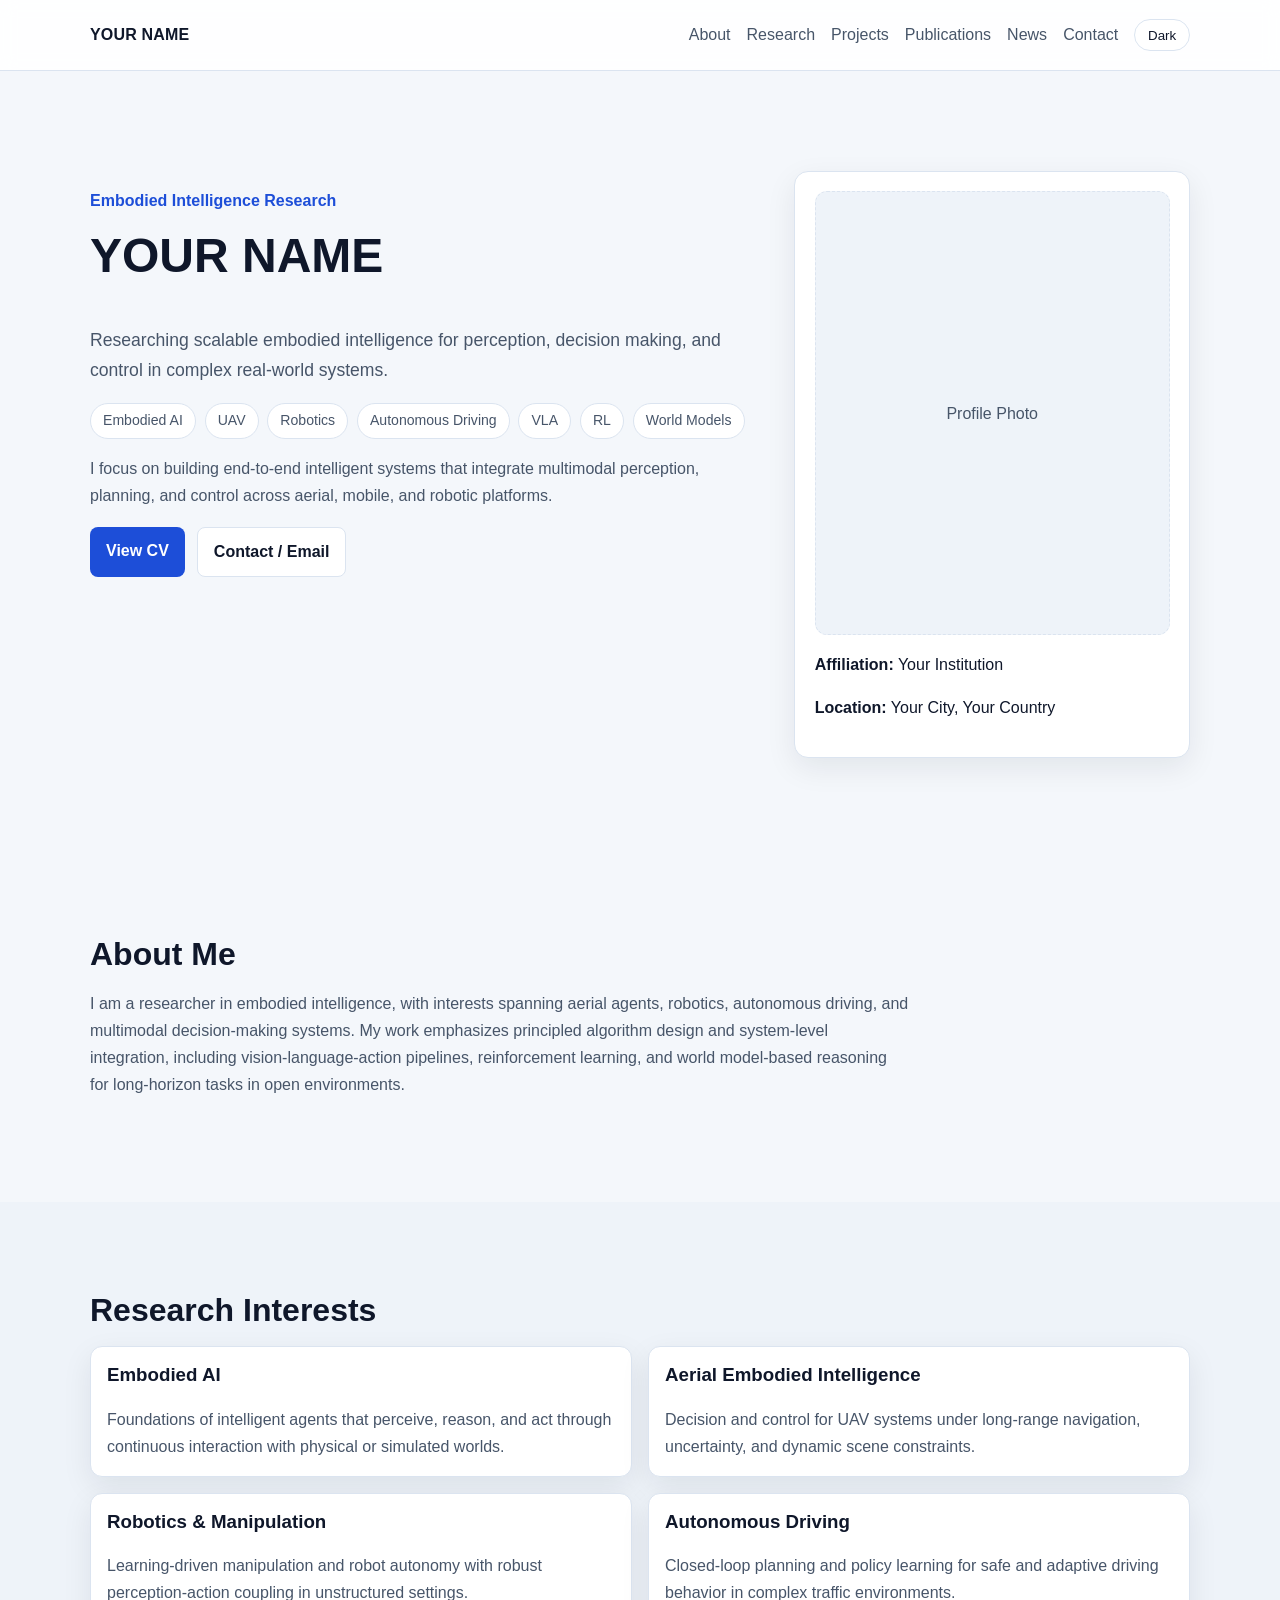
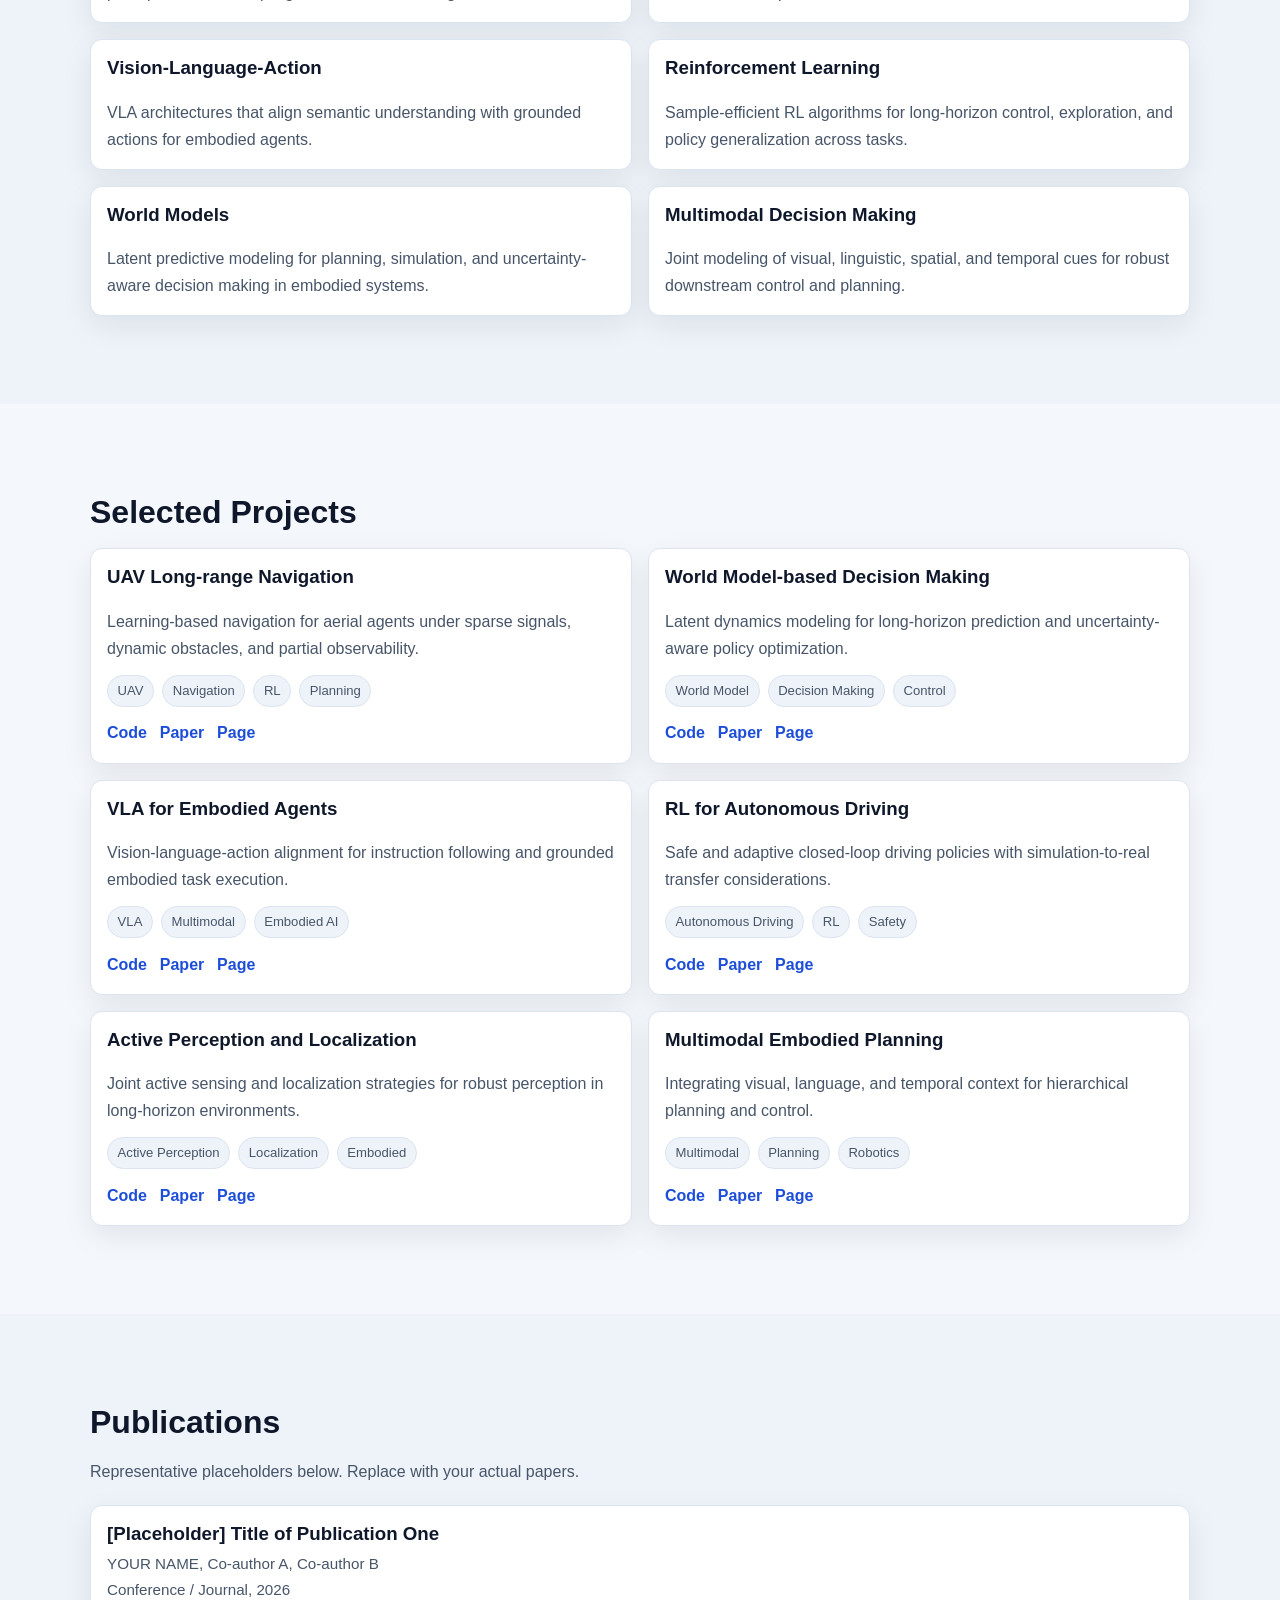
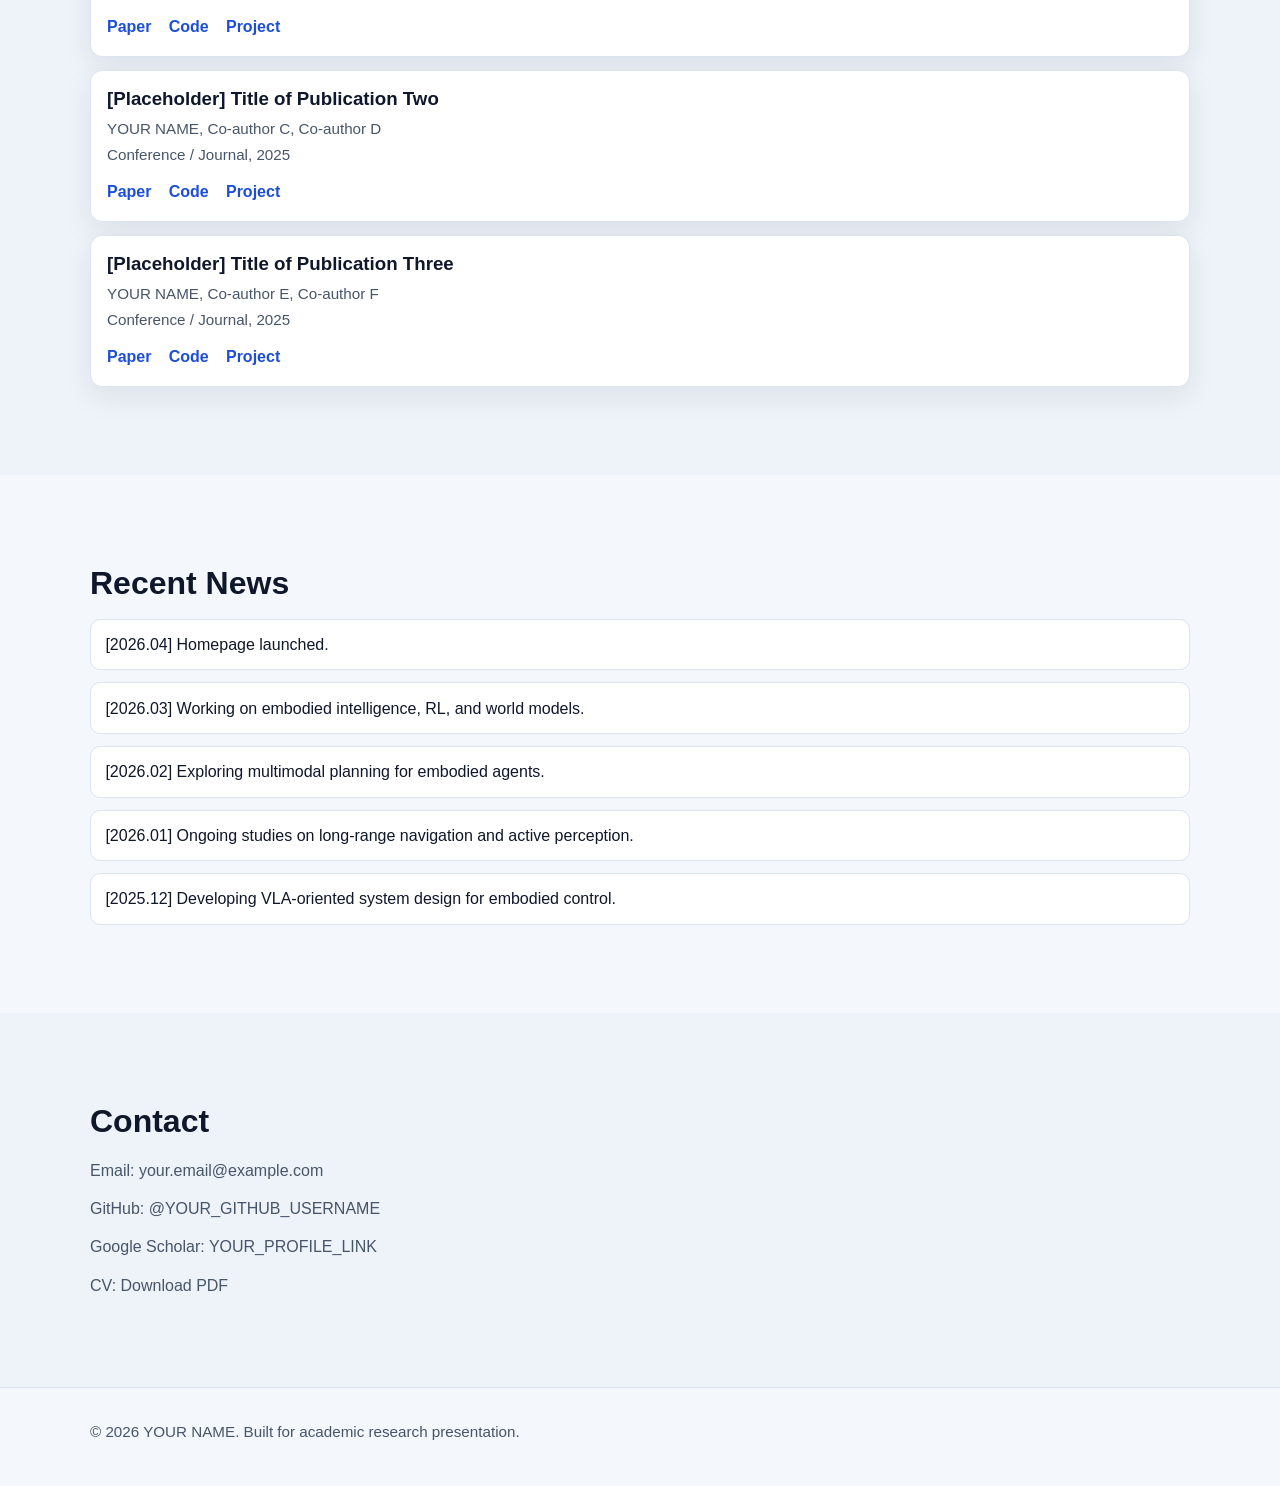
==== index.html @ aded7a59 "Initial homepage" ====
<!doctype html>
<html lang="en">
  <head>
    <meta charset="UTF-8" />
    <meta name="viewport" content="width=device-width, initial-scale=1.0" />
    <title>YOUR NAME | Embodied AI Researcher</title>
    <meta
      name="description"
      content="Personal academic homepage of YOUR NAME, focusing on Embodied AI, UAV, robotics, autonomous driving, VLA, RL, world models, and multimodal decision making."
    />
    <meta
      name="keywords"
      content="Embodied AI,UAV,Robotics,Autonomous Driving,Vision-Language-Action,Reinforcement Learning,World Models"
    />
    <meta name="author" content="YOUR NAME" />

    <meta property="og:title" content="YOUR NAME | Embodied AI Researcher" />
    <meta
      property="og:description"
      content="Academic homepage for Embodied AI research: aerial intelligence, robotics, VLA, RL, world models, and multimodal decision making."
    />
    <meta property="og:type" content="website" />
    <meta property="og:url" content="https://YOUR_GITHUB_USERNAME.github.io/" />
    <meta
      property="og:image"
      content="https://YOUR_GITHUB_USERNAME.github.io/assets/og-image.png"
    />

    <link rel="icon" type="image/x-icon" href="assets/favicon.ico" />
    <link rel="stylesheet" href="styles.css" />
  </head>
  <body>
    <div id="page-loader" aria-hidden="true">
      <div class="loader-ring"></div>
    </div>

    <header class="site-header" id="top">
      <div class="container nav-container">
        <a class="brand" href="#top">YOUR NAME</a>
        <button
          class="nav-toggle"
          id="navToggle"
          aria-label="Toggle navigation"
          aria-expanded="false"
        >
          <span></span><span></span><span></span>
        </button>
        <nav class="site-nav" id="siteNav">
          <a href="#about">About</a>
          <a href="#research">Research</a>
          <a href="#projects">Projects</a>
          <a href="#publications">Publications</a>
          <a href="#news">News</a>
          <a href="#contact">Contact</a>
          <button class="theme-toggle" id="themeToggle" aria-label="Toggle theme">
            <span id="themeLabel">Dark</span>
          </button>
        </nav>
      </div>
    </header>

    <main>
      <section class="hero section">
        <div class="container hero-grid reveal">
          <div class="hero-content">
            <p class="eyebrow">Embodied Intelligence Research</p>
            <h1>YOUR NAME</h1>
            <p class="hero-tagline">
              Researching scalable embodied intelligence for perception, decision
              making, and control in complex real-world systems.
            </p>
            <div class="keywords">
              <span>Embodied AI</span>
              <span>UAV</span>
              <span>Robotics</span>
              <span>Autonomous Driving</span>
              <span>VLA</span>
              <span>RL</span>
              <span>World Models</span>
            </div>
            <p class="hero-intro">
              I focus on building end-to-end intelligent systems that integrate
              multimodal perception, planning, and control across aerial, mobile,
              and robotic platforms.
            </p>
            <div class="hero-actions">
              <a class="btn btn-primary" href="assets/CV.pdf" target="_blank" rel="noopener"
                >View CV</a
              >
              <a class="btn btn-secondary" href="mailto:your.email@example.com"
                >Contact / Email</a
              >
            </div>
          </div>
          <aside class="hero-profile">
            <div class="profile-photo-placeholder">Profile Photo</div>
            <p><strong>Affiliation:</strong> Your Institution</p>
            <p><strong>Location:</strong> Your City, Your Country</p>
          </aside>
        </div>
      </section>

      <section id="about" class="section">
        <div class="container reveal">
          <h2>About Me</h2>
          <p class="section-text">
            I am a researcher in embodied intelligence, with interests spanning
            aerial agents, robotics, autonomous driving, and multimodal
            decision-making systems. My work emphasizes principled algorithm
            design and system-level integration, including vision-language-action
            pipelines, reinforcement learning, and world model-based reasoning for
            long-horizon tasks in open environments.
          </p>
        </div>
      </section>

      <section id="research" class="section section-alt">
        <div class="container reveal">
          <h2>Research Interests</h2>
          <div class="card-grid">
            <article class="card">
              <h3>Embodied AI</h3>
              <p>
                Foundations of intelligent agents that perceive, reason, and act
                through continuous interaction with physical or simulated worlds.
              </p>
            </article>
            <article class="card">
              <h3>Aerial Embodied Intelligence</h3>
              <p>
                Decision and control for UAV systems under long-range navigation,
                uncertainty, and dynamic scene constraints.
              </p>
            </article>
            <article class="card">
              <h3>Robotics &amp; Manipulation</h3>
              <p>
                Learning-driven manipulation and robot autonomy with robust
                perception-action coupling in unstructured settings.
              </p>
            </article>
            <article class="card">
              <h3>Autonomous Driving</h3>
              <p>
                Closed-loop planning and policy learning for safe and adaptive
                driving behavior in complex traffic environments.
              </p>
            </article>
            <article class="card">
              <h3>Vision-Language-Action</h3>
              <p>
                VLA architectures that align semantic understanding with grounded
                actions for embodied agents.
              </p>
            </article>
            <article class="card">
              <h3>Reinforcement Learning</h3>
              <p>
                Sample-efficient RL algorithms for long-horizon control,
                exploration, and policy generalization across tasks.
              </p>
            </article>
            <article class="card">
              <h3>World Models</h3>
              <p>
                Latent predictive modeling for planning, simulation, and
                uncertainty-aware decision making in embodied systems.
              </p>
            </article>
            <article class="card">
              <h3>Multimodal Decision Making</h3>
              <p>
                Joint modeling of visual, linguistic, spatial, and temporal cues
                for robust downstream control and planning.
              </p>
            </article>
          </div>
        </div>
      </section>

      <section id="projects" class="section">
        <div class="container reveal">
          <h2>Selected Projects</h2>
          <div class="project-grid" id="projectGrid"></div>
        </div>
      </section>

      <section id="publications" class="section section-alt">
        <div class="container reveal">
          <h2>Publications</h2>
          <p class="section-note">
            Representative placeholders below. Replace with your actual papers.
          </p>
          <div id="publicationList" class="publication-list"></div>
        </div>
      </section>

      <section id="news" class="section">
        <div class="container reveal">
          <h2>Recent News</h2>
          <ul id="newsList" class="news-list"></ul>
        </div>
      </section>

      <section id="contact" class="section section-alt">
        <div class="container reveal">
          <h2>Contact</h2>
          <div class="contact-grid">
            <a href="mailto:your.email@example.com">Email: your.email@example.com</a>
            <a href="https://github.com/YOUR_GITHUB_USERNAME" target="_blank" rel="noopener"
              >GitHub: @YOUR_GITHUB_USERNAME</a
            >
            <a href="#" target="_blank" rel="noopener">Google Scholar: YOUR_PROFILE_LINK</a>
            <a href="assets/CV.pdf" target="_blank" rel="noopener">CV: Download PDF</a>
          </div>
        </div>
      </section>
    </main>

    <footer class="site-footer">
      <div class="container">
        <p>
          &copy; <span id="currentYear"></span> YOUR NAME. Built for academic
          research presentation.
        </p>
      </div>
    </footer>

    <button id="backToTop" class="back-to-top" aria-label="Back to top">↑</button>
    <script src="script.js"></script>
  </body>
</html>
---- styles.css ----
:root {
  --bg: #f4f7fb;
  --surface: #ffffff;
  --surface-alt: #eef3f9;
  --text: #0f172a;
  --text-muted: #475569;
  --primary: #1d4ed8;
  --primary-strong: #1e40af;
  --border: #dbe4f0;
  --shadow: 0 10px 30px rgba(15, 23, 42, 0.08);
}

[data-theme="dark"] {
  --bg: #0b1220;
  --surface: #111b2e;
  --surface-alt: #0e1728;
  --text: #e6edf7;
  --text-muted: #a9b8cf;
  --primary: #60a5fa;
  --primary-strong: #3b82f6;
  --border: #233452;
  --shadow: 0 12px 36px rgba(2, 8, 23, 0.35);
}

*,
*::before,
*::after {
  box-sizing: border-box;
}

html {
  scroll-behavior: smooth;
}

body {
  margin: 0;
  font-family: "Inter", "Segoe UI", Roboto, Arial, sans-serif;
  background: var(--bg);
  color: var(--text);
  line-height: 1.7;
}

a {
  color: inherit;
  text-decoration: none;
}

.container {
  width: min(1100px, 92%);
  margin: 0 auto;
}

.section {
  padding: 88px 0;
}

.section-alt {
  background: var(--surface-alt);
}

h1,
h2,
h3 {
  margin-top: 0;
  line-height: 1.25;
}

h1 {
  font-size: clamp(2rem, 6vw, 3rem);
}

h2 {
  font-size: clamp(1.5rem, 4vw, 2rem);
  margin-bottom: 1rem;
}

.section-text,
.section-note {
  max-width: 820px;
  color: var(--text-muted);
}

.section-note {
  margin-top: 0;
  margin-bottom: 1.25rem;
}

#page-loader {
  position: fixed;
  inset: 0;
  background: var(--bg);
  display: grid;
  place-items: center;
  z-index: 1000;
  transition: opacity 0.35s ease;
}

#page-loader.hidden {
  opacity: 0;
  pointer-events: none;
}

.loader-ring {
  width: 44px;
  height: 44px;
  border: 4px solid var(--border);
  border-top-color: var(--primary);
  border-radius: 50%;
  animation: spin 0.8s linear infinite;
}

@keyframes spin {
  to {
    transform: rotate(360deg);
  }
}

.site-header {
  position: sticky;
  top: 0;
  z-index: 100;
  background: color-mix(in srgb, var(--surface) 88%, transparent);
  backdrop-filter: blur(8px);
  border-bottom: 1px solid var(--border);
}

.nav-container {
  min-height: 70px;
  display: flex;
  align-items: center;
  justify-content: space-between;
  gap: 1rem;
}

.brand {
  font-weight: 700;
  letter-spacing: 0.01em;
}

.site-nav {
  display: flex;
  align-items: center;
  gap: 1rem;
}

.site-nav a {
  color: var(--text-muted);
  font-weight: 500;
  transition: color 0.2s ease;
}

.site-nav a:hover {
  color: var(--primary);
}

.theme-toggle {
  border: 1px solid var(--border);
  background: var(--surface);
  color: var(--text);
  padding: 0.45rem 0.8rem;
  border-radius: 999px;
  cursor: pointer;
}

.nav-toggle {
  display: none;
  flex-direction: column;
  gap: 4px;
  border: none;
  background: transparent;
  cursor: pointer;
}

.nav-toggle span {
  width: 22px;
  height: 2px;
  background: var(--text);
}

.hero {
  padding-top: 100px;
}

.hero-grid {
  display: grid;
  grid-template-columns: 1.7fr 1fr;
  gap: 2rem;
  align-items: start;
}

.eyebrow {
  color: var(--primary);
  font-weight: 600;
  margin-bottom: 0.75rem;
}

.hero-tagline {
  font-size: 1.1rem;
  color: var(--text-muted);
  max-width: 760px;
}

.hero-intro {
  color: var(--text-muted);
}

.keywords {
  display: flex;
  flex-wrap: wrap;
  gap: 0.55rem;
  margin: 1rem 0;
}

.keywords span {
  border: 1px solid var(--border);
  border-radius: 999px;
  padding: 0.3rem 0.75rem;
  font-size: 0.88rem;
  background: var(--surface);
  color: var(--text-muted);
}

.hero-actions {
  display: flex;
  flex-wrap: wrap;
  gap: 0.75rem;
  margin-top: 1.1rem;
}

.btn {
  border-radius: 8px;
  padding: 0.65rem 1rem;
  font-weight: 600;
  transition: transform 0.2s ease, background 0.2s ease, color 0.2s ease;
}

.btn:hover {
  transform: translateY(-1px);
}

.btn-primary {
  background: var(--primary);
  color: #fff;
}

.btn-primary:hover {
  background: var(--primary-strong);
}

.btn-secondary {
  border: 1px solid var(--border);
  background: var(--surface);
  color: var(--text);
}

.hero-profile {
  background: var(--surface);
  border: 1px solid var(--border);
  border-radius: 14px;
  padding: 1.2rem;
  box-shadow: var(--shadow);
}

.profile-photo-placeholder {
  width: 100%;
  aspect-ratio: 4 / 5;
  border: 1px dashed var(--border);
  border-radius: 12px;
  display: grid;
  place-items: center;
  color: var(--text-muted);
  margin-bottom: 1rem;
  background: var(--surface-alt);
}

.card-grid {
  display: grid;
  grid-template-columns: repeat(2, minmax(0, 1fr));
  gap: 1rem;
}

.card,
.project-card,
.publication-item {
  background: var(--surface);
  border: 1px solid var(--border);
  border-radius: 12px;
  padding: 1rem;
  box-shadow: var(--shadow);
}

.card p,
.project-card p {
  color: var(--text-muted);
  margin-bottom: 0;
}

.project-grid {
  display: grid;
  grid-template-columns: repeat(2, minmax(0, 1fr));
  gap: 1rem;
}

.project-tags {
  display: flex;
  flex-wrap: wrap;
  gap: 0.5rem;
  margin: 0.8rem 0;
}

.project-tags span {
  font-size: 0.82rem;
  padding: 0.24rem 0.6rem;
  border-radius: 999px;
  background: var(--surface-alt);
  color: var(--text-muted);
  border: 1px solid var(--border);
}

.project-links {
  display: flex;
  gap: 0.8rem;
}

.project-links a {
  color: var(--primary);
  font-weight: 600;
}

.publication-list {
  display: grid;
  gap: 0.85rem;
}

.publication-title {
  margin: 0;
}

.publication-meta {
  margin: 0.35rem 0 0.6rem;
  color: var(--text-muted);
  font-size: 0.95rem;
}

.publication-links a {
  margin-right: 0.8rem;
  color: var(--primary);
  font-weight: 600;
}

.news-list {
  list-style: none;
  padding: 0;
  margin: 0;
  display: grid;
  gap: 0.75rem;
}

.news-list li {
  background: var(--surface);
  border: 1px solid var(--border);
  border-radius: 10px;
  padding: 0.7rem 0.9rem;
}

.contact-grid {
  display: grid;
  gap: 0.7rem;
}

.contact-grid a {
  color: var(--text-muted);
}

.contact-grid a:hover {
  color: var(--primary);
}

.site-footer {
  border-top: 1px solid var(--border);
  padding: 1rem 0 1.6rem;
  color: var(--text-muted);
  font-size: 0.95rem;
}

.back-to-top {
  position: fixed;
  right: 1rem;
  bottom: 1rem;
  width: 40px;
  height: 40px;
  border-radius: 50%;
  border: none;
  background: var(--primary);
  color: #fff;
  cursor: pointer;
  opacity: 0;
  visibility: hidden;
  transition: 0.25s ease;
}

.back-to-top.show {
  opacity: 1;
  visibility: visible;
}

.reveal {
  opacity: 0;
  transform: translateY(16px);
  transition: opacity 0.55s ease, transform 0.55s ease;
}

.reveal.visible {
  opacity: 1;
  transform: translateY(0);
}

@media (max-width: 900px) {
  .hero-grid,
  .project-grid,
  .card-grid {
    grid-template-columns: 1fr;
  }
}

@media (max-width: 760px) {
  .nav-toggle {
    display: flex;
  }

  .site-nav {
    position: absolute;
    top: 70px;
    right: 4%;
    background: var(--surface);
    border: 1px solid var(--border);
    border-radius: 12px;
    box-shadow: var(--shadow);
    padding: 0.8rem;
    flex-direction: column;
    align-items: flex-start;
    min-width: 180px;
    display: none;
  }

  .site-nav.open {
    display: flex;
  }

  .section {
    padding: 72px 0;
  }
}
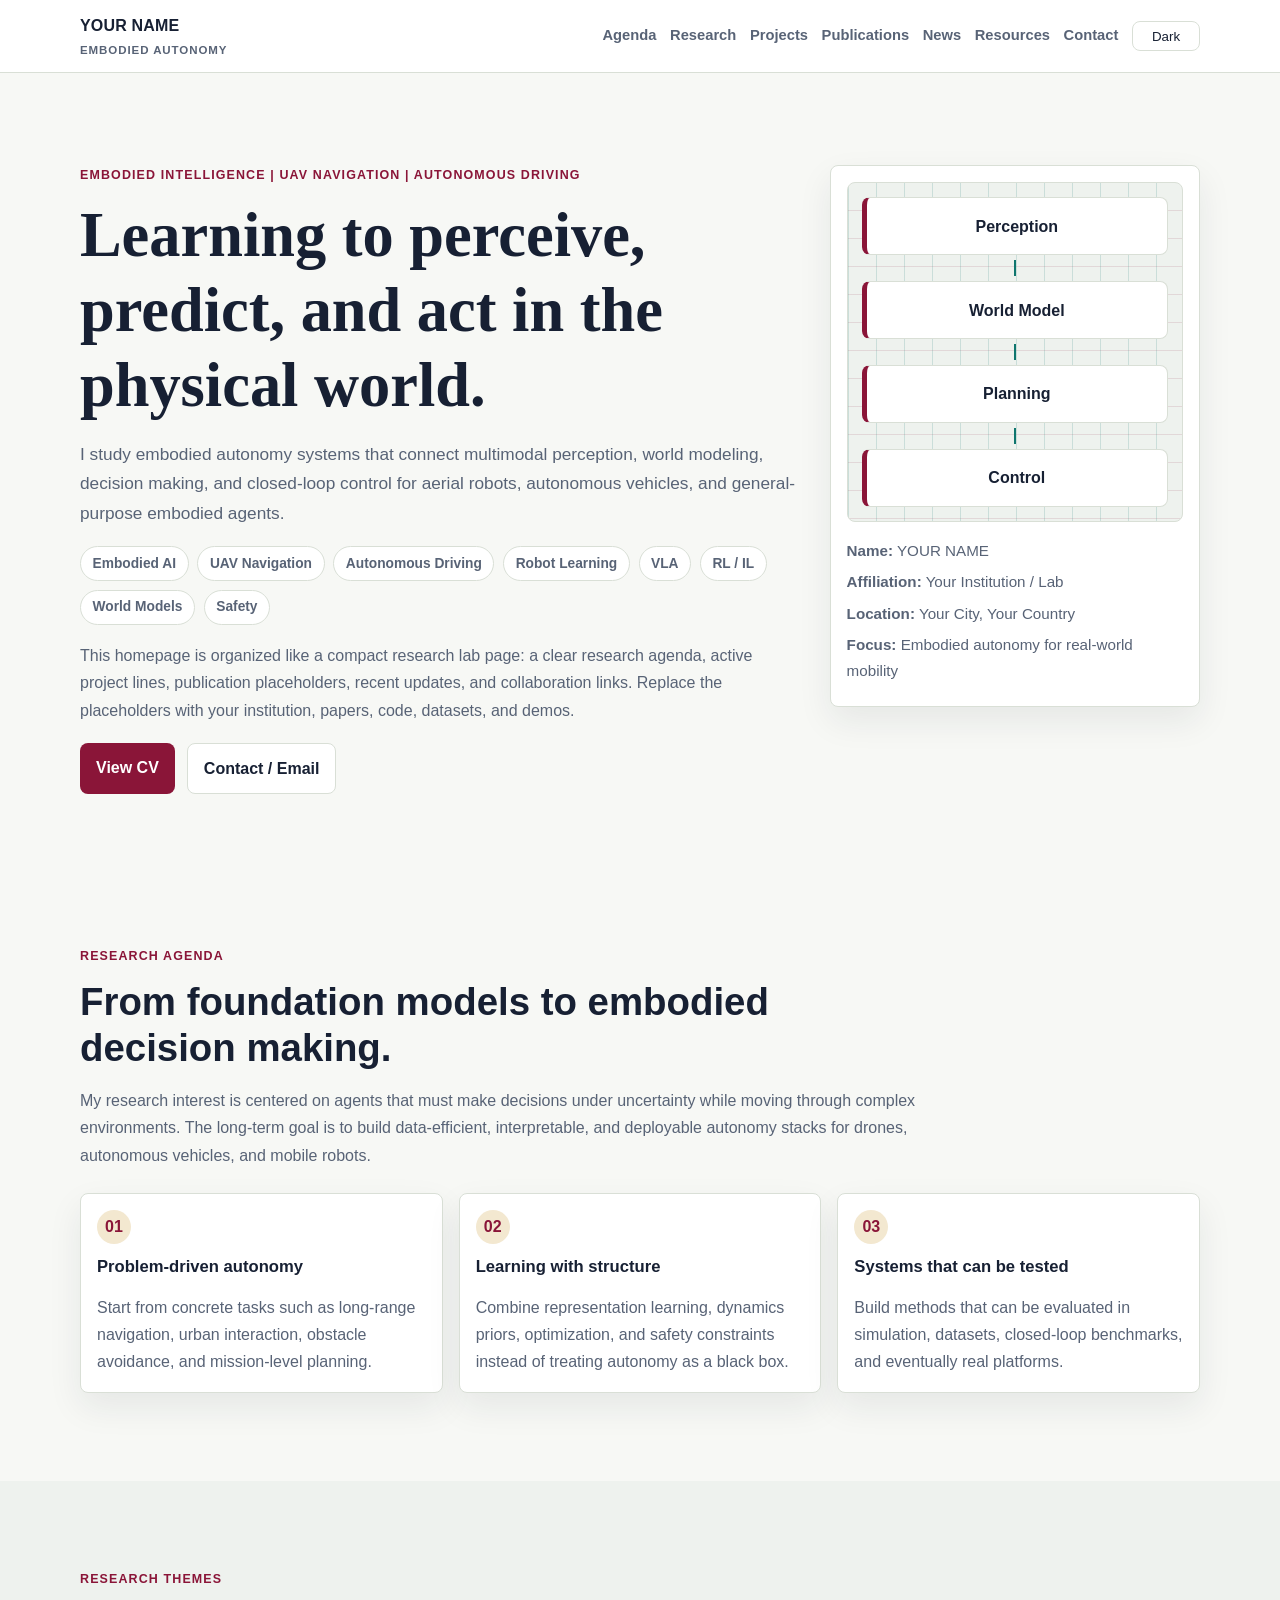
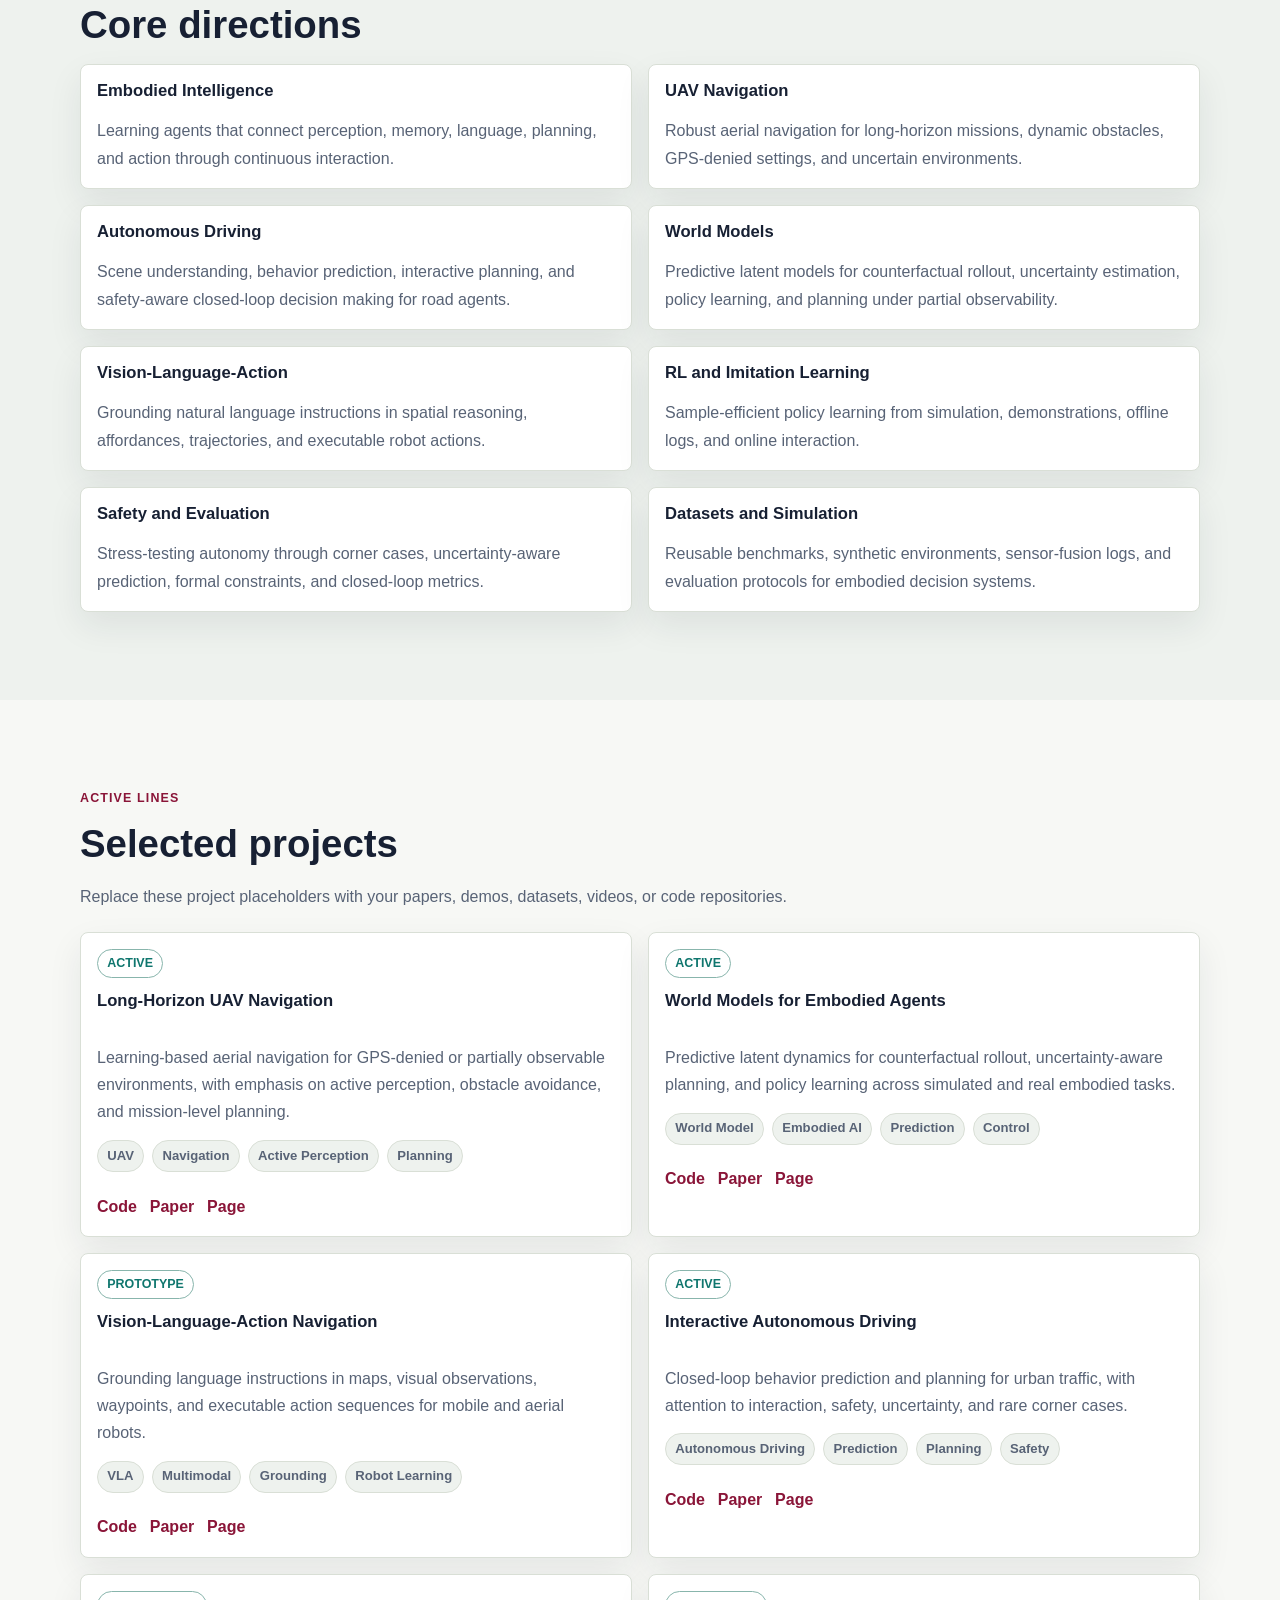
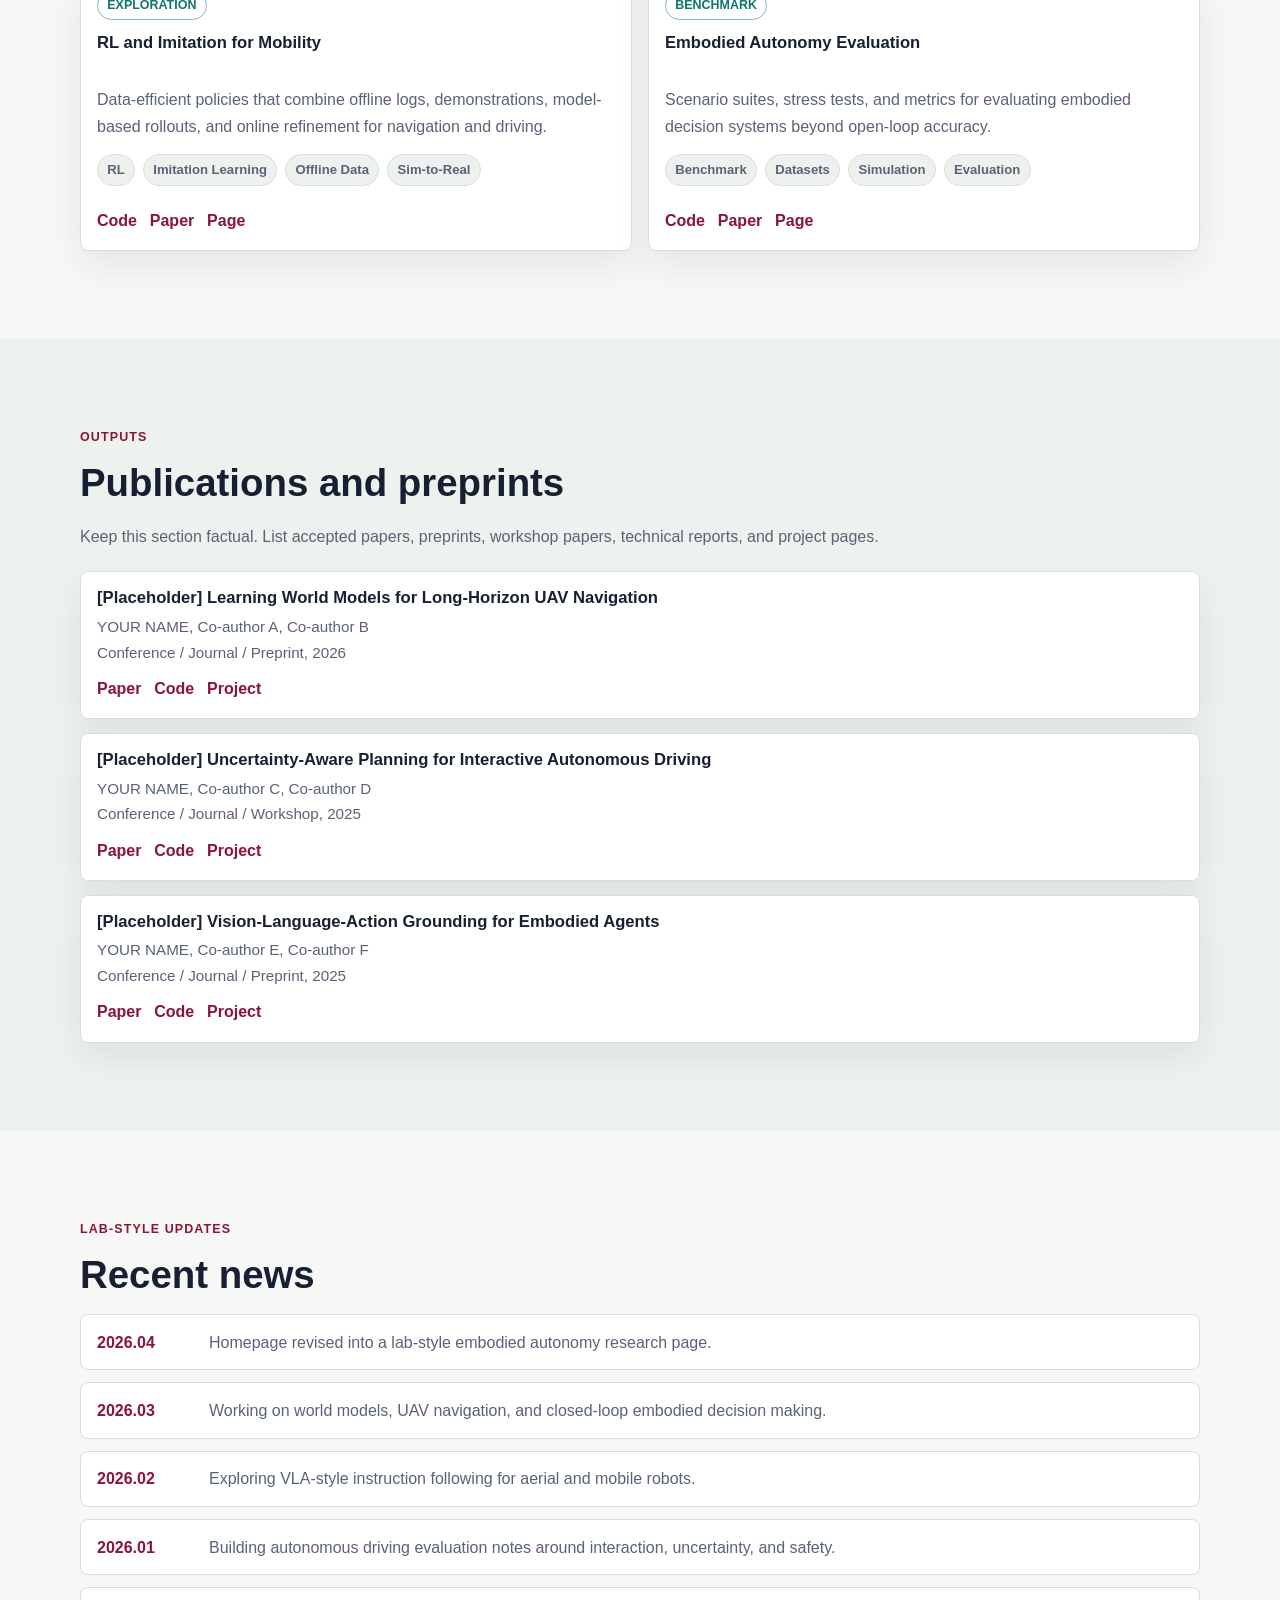
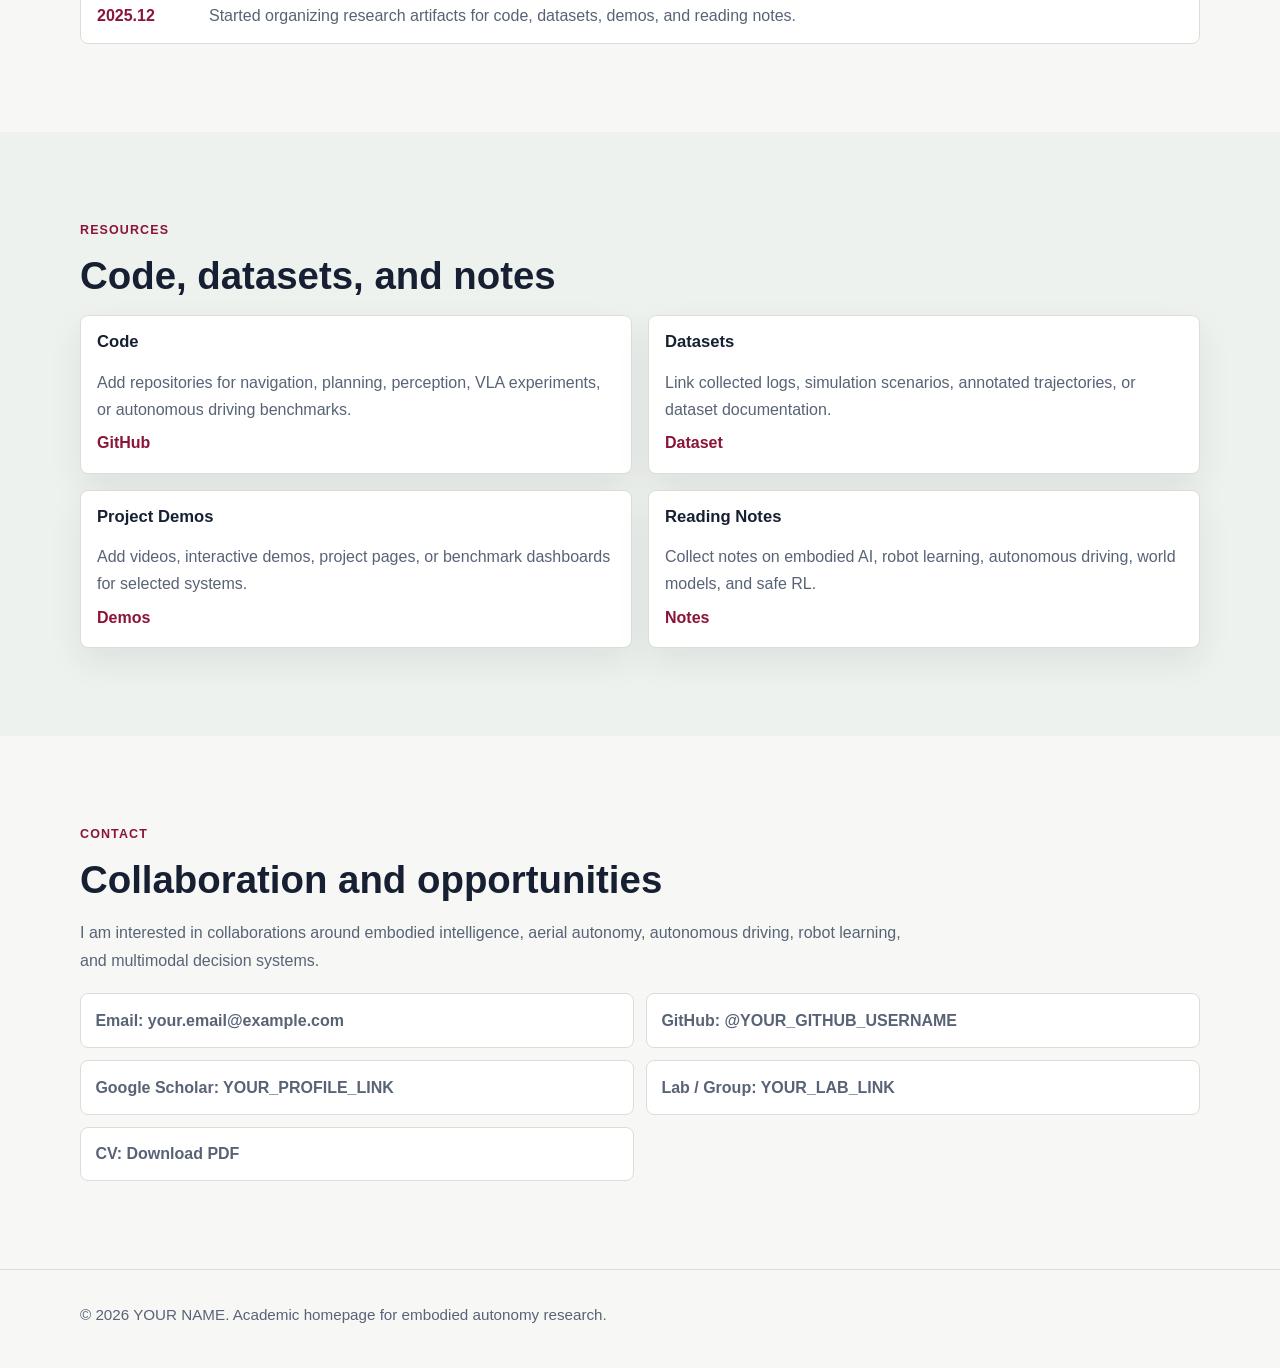
==== commit 7dbc4cff: "Revamp homepage for embodied autonomy" ====
--- a/index.html
+++ b/index.html
@@ -3,21 +3,21 @@
   <head>
     <meta charset="UTF-8" />
     <meta name="viewport" content="width=device-width, initial-scale=1.0" />
-    <title>YOUR NAME | Embodied AI Researcher</title>
+    <title>YOUR NAME | Embodied Autonomy Research</title>
     <meta
       name="description"
-      content="Personal academic homepage of YOUR NAME, focusing on Embodied AI, UAV, robotics, autonomous driving, VLA, RL, world models, and multimodal decision making."
+      content="Personal academic homepage of YOUR NAME, focused on embodied intelligence, UAV navigation, autonomous driving, world models, VLA systems, and reinforcement learning."
     />
     <meta
       name="keywords"
-      content="Embodied AI,UAV,Robotics,Autonomous Driving,Vision-Language-Action,Reinforcement Learning,World Models"
+      content="Embodied Intelligence,UAV Navigation,Autonomous Driving,Robotics,Vision-Language-Action,Reinforcement Learning,World Models,Robot Learning"
     />
     <meta name="author" content="YOUR NAME" />
 
-    <meta property="og:title" content="YOUR NAME | Embodied AI Researcher" />
+    <meta property="og:title" content="YOUR NAME | Embodied Autonomy Research" />
     <meta
       property="og:description"
-      content="Academic homepage for Embodied AI research: aerial intelligence, robotics, VLA, RL, world models, and multimodal decision making."
+      content="Research homepage for embodied autonomy: UAV navigation, autonomous driving, robot learning, VLA systems, RL, and world models."
     />
     <meta property="og:type" content="website" />
     <meta property="og:url" content="https://YOUR_GITHUB_USERNAME.github.io/" />
@@ -36,7 +36,10 @@
 
     <header class="site-header" id="top">
       <div class="container nav-container">
-        <a class="brand" href="#top">YOUR NAME</a>
+        <a class="brand" href="#top">
+          <span>YOUR NAME</span>
+          <small>Embodied Autonomy</small>
+        </a>
         <button
           class="nav-toggle"
           id="navToggle"
@@ -46,11 +49,12 @@
           <span></span><span></span><span></span>
         </button>
         <nav class="site-nav" id="siteNav">
-          <a href="#about">About</a>
+          <a href="#agenda">Agenda</a>
           <a href="#research">Research</a>
           <a href="#projects">Projects</a>
           <a href="#publications">Publications</a>
           <a href="#news">News</a>
+          <a href="#resources">Resources</a>
           <a href="#contact">Contact</a>
           <button class="theme-toggle" id="themeToggle" aria-label="Toggle theme">
             <span id="themeLabel">Dark</span>
@@ -63,25 +67,28 @@
       <section class="hero section">
         <div class="container hero-grid reveal">
           <div class="hero-content">
-            <p class="eyebrow">Embodied Intelligence Research</p>
-            <h1>YOUR NAME</h1>
+            <p class="eyebrow">Embodied Intelligence | UAV Navigation | Autonomous Driving</p>
+            <h1>Learning to perceive, predict, and act in the physical world.</h1>
             <p class="hero-tagline">
-              Researching scalable embodied intelligence for perception, decision
-              making, and control in complex real-world systems.
+              I study embodied autonomy systems that connect multimodal perception,
+              world modeling, decision making, and closed-loop control for aerial
+              robots, autonomous vehicles, and general-purpose embodied agents.
             </p>
-            <div class="keywords">
+            <div class="keywords" aria-label="Research keywords">
               <span>Embodied AI</span>
-              <span>UAV</span>
-              <span>Robotics</span>
+              <span>UAV Navigation</span>
               <span>Autonomous Driving</span>
+              <span>Robot Learning</span>
               <span>VLA</span>
-              <span>RL</span>
+              <span>RL / IL</span>
               <span>World Models</span>
+              <span>Safety</span>
             </div>
             <p class="hero-intro">
-              I focus on building end-to-end intelligent systems that integrate
-              multimodal perception, planning, and control across aerial, mobile,
-              and robotic platforms.
+              This homepage is organized like a compact research lab page: a clear
+              research agenda, active project lines, publication placeholders,
+              recent updates, and collaboration links. Replace the placeholders
+              with your institution, papers, code, datasets, and demos.
             </p>
             <div class="hero-actions">
               <a class="btn btn-primary" href="assets/CV.pdf" target="_blank" rel="noopener"
@@ -92,86 +99,125 @@
               >
             </div>
           </div>
-          <aside class="hero-profile">
-            <div class="profile-photo-placeholder">Profile Photo</div>
-            <p><strong>Affiliation:</strong> Your Institution</p>
-            <p><strong>Location:</strong> Your City, Your Country</p>
+
+          <aside class="research-panel" aria-label="Research system overview">
+            <div class="research-diagram">
+              <div class="diagram-node">Perception</div>
+              <div class="diagram-link"></div>
+              <div class="diagram-node">World Model</div>
+              <div class="diagram-link"></div>
+              <div class="diagram-node">Planning</div>
+              <div class="diagram-link"></div>
+              <div class="diagram-node">Control</div>
+            </div>
+            <div class="profile-meta">
+              <p><strong>Name:</strong> YOUR NAME</p>
+              <p><strong>Affiliation:</strong> Your Institution / Lab</p>
+              <p><strong>Location:</strong> Your City, Your Country</p>
+              <p><strong>Focus:</strong> Embodied autonomy for real-world mobility</p>
+            </div>
           </aside>
         </div>
       </section>
 
-      <section id="about" class="section">
-        <div class="container reveal">
-          <h2>About Me</h2>
+      <section id="agenda" class="section">
+        <div class="container reveal">
+          <p class="section-kicker">Research Agenda</p>
+          <h2>From foundation models to embodied decision making.</h2>
           <p class="section-text">
-            I am a researcher in embodied intelligence, with interests spanning
-            aerial agents, robotics, autonomous driving, and multimodal
-            decision-making systems. My work emphasizes principled algorithm
-            design and system-level integration, including vision-language-action
-            pipelines, reinforcement learning, and world model-based reasoning for
-            long-horizon tasks in open environments.
+            My research interest is centered on agents that must make decisions
+            under uncertainty while moving through complex environments. The long-term
+            goal is to build data-efficient, interpretable, and deployable autonomy
+            stacks for drones, autonomous vehicles, and mobile robots.
           </p>
+          <div class="agenda-grid">
+            <article class="agenda-item">
+              <span>01</span>
+              <h3>Problem-driven autonomy</h3>
+              <p>
+                Start from concrete tasks such as long-range navigation, urban
+                interaction, obstacle avoidance, and mission-level planning.
+              </p>
+            </article>
+            <article class="agenda-item">
+              <span>02</span>
+              <h3>Learning with structure</h3>
+              <p>
+                Combine representation learning, dynamics priors, optimization,
+                and safety constraints instead of treating autonomy as a black box.
+              </p>
+            </article>
+            <article class="agenda-item">
+              <span>03</span>
+              <h3>Systems that can be tested</h3>
+              <p>
+                Build methods that can be evaluated in simulation, datasets,
+                closed-loop benchmarks, and eventually real platforms.
+              </p>
+            </article>
+          </div>
         </div>
       </section>
 
       <section id="research" class="section section-alt">
         <div class="container reveal">
-          <h2>Research Interests</h2>
+          <p class="section-kicker">Research Themes</p>
+          <h2>Core directions</h2>
           <div class="card-grid">
             <article class="card">
-              <h3>Embodied AI</h3>
-              <p>
-                Foundations of intelligent agents that perceive, reason, and act
-                through continuous interaction with physical or simulated worlds.
-              </p>
-            </article>
-            <article class="card">
-              <h3>Aerial Embodied Intelligence</h3>
-              <p>
-                Decision and control for UAV systems under long-range navigation,
-                uncertainty, and dynamic scene constraints.
-              </p>
-            </article>
-            <article class="card">
-              <h3>Robotics &amp; Manipulation</h3>
-              <p>
-                Learning-driven manipulation and robot autonomy with robust
-                perception-action coupling in unstructured settings.
+              <h3>Embodied Intelligence</h3>
+              <p>
+                Learning agents that connect perception, memory, language,
+                planning, and action through continuous interaction.
+              </p>
+            </article>
+            <article class="card">
+              <h3>UAV Navigation</h3>
+              <p>
+                Robust aerial navigation for long-horizon missions, dynamic
+                obstacles, GPS-denied settings, and uncertain environments.
               </p>
             </article>
             <article class="card">
               <h3>Autonomous Driving</h3>
               <p>
-                Closed-loop planning and policy learning for safe and adaptive
-                driving behavior in complex traffic environments.
+                Scene understanding, behavior prediction, interactive planning,
+                and safety-aware closed-loop decision making for road agents.
+              </p>
+            </article>
+            <article class="card">
+              <h3>World Models</h3>
+              <p>
+                Predictive latent models for counterfactual rollout, uncertainty
+                estimation, policy learning, and planning under partial observability.
               </p>
             </article>
             <article class="card">
               <h3>Vision-Language-Action</h3>
               <p>
-                VLA architectures that align semantic understanding with grounded
-                actions for embodied agents.
-              </p>
-            </article>
-            <article class="card">
-              <h3>Reinforcement Learning</h3>
-              <p>
-                Sample-efficient RL algorithms for long-horizon control,
-                exploration, and policy generalization across tasks.
-              </p>
-            </article>
-            <article class="card">
-              <h3>World Models</h3>
-              <p>
-                Latent predictive modeling for planning, simulation, and
-                uncertainty-aware decision making in embodied systems.
-              </p>
-            </article>
-            <article class="card">
-              <h3>Multimodal Decision Making</h3>
-              <p>
-                Joint modeling of visual, linguistic, spatial, and temporal cues
-                for robust downstream control and planning.
+                Grounding natural language instructions in spatial reasoning,
+                affordances, trajectories, and executable robot actions.
+              </p>
+            </article>
+            <article class="card">
+              <h3>RL and Imitation Learning</h3>
+              <p>
+                Sample-efficient policy learning from simulation, demonstrations,
+                offline logs, and online interaction.
+              </p>
+            </article>
+            <article class="card">
+              <h3>Safety and Evaluation</h3>
+              <p>
+                Stress-testing autonomy through corner cases, uncertainty-aware
+                prediction, formal constraints, and closed-loop metrics.
+              </p>
+            </article>
+            <article class="card">
+              <h3>Datasets and Simulation</h3>
+              <p>
+                Reusable benchmarks, synthetic environments, sensor-fusion logs,
+                and evaluation protocols for embodied decision systems.
               </p>
             </article>
           </div>
@@ -180,16 +226,23 @@
 
       <section id="projects" class="section">
         <div class="container reveal">
-          <h2>Selected Projects</h2>
+          <p class="section-kicker">Active Lines</p>
+          <h2>Selected projects</h2>
+          <p class="section-note">
+            Replace these project placeholders with your papers, demos, datasets,
+            videos, or code repositories.
+          </p>
           <div class="project-grid" id="projectGrid"></div>
         </div>
       </section>
 
       <section id="publications" class="section section-alt">
         <div class="container reveal">
-          <h2>Publications</h2>
+          <p class="section-kicker">Outputs</p>
+          <h2>Publications and preprints</h2>
           <p class="section-note">
-            Representative placeholders below. Replace with your actual papers.
+            Keep this section factual. List accepted papers, preprints, workshop
+            papers, technical reports, and project pages.
           </p>
           <div id="publicationList" class="publication-list"></div>
         </div>
@@ -197,20 +250,36 @@
 
       <section id="news" class="section">
         <div class="container reveal">
-          <h2>Recent News</h2>
+          <p class="section-kicker">Lab-style Updates</p>
+          <h2>Recent news</h2>
           <ul id="newsList" class="news-list"></ul>
         </div>
       </section>
 
-      <section id="contact" class="section section-alt">
-        <div class="container reveal">
-          <h2>Contact</h2>
+      <section id="resources" class="section section-alt">
+        <div class="container reveal">
+          <p class="section-kicker">Resources</p>
+          <h2>Code, datasets, and notes</h2>
+          <div id="resourceGrid" class="resource-grid"></div>
+        </div>
+      </section>
+
+      <section id="contact" class="section">
+        <div class="container reveal">
+          <p class="section-kicker">Contact</p>
+          <h2>Collaboration and opportunities</h2>
+          <p class="section-text">
+            I am interested in collaborations around embodied intelligence,
+            aerial autonomy, autonomous driving, robot learning, and multimodal
+            decision systems.
+          </p>
           <div class="contact-grid">
             <a href="mailto:your.email@example.com">Email: your.email@example.com</a>
             <a href="https://github.com/YOUR_GITHUB_USERNAME" target="_blank" rel="noopener"
               >GitHub: @YOUR_GITHUB_USERNAME</a
             >
             <a href="#" target="_blank" rel="noopener">Google Scholar: YOUR_PROFILE_LINK</a>
+            <a href="#" target="_blank" rel="noopener">Lab / Group: YOUR_LAB_LINK</a>
             <a href="assets/CV.pdf" target="_blank" rel="noopener">CV: Download PDF</a>
           </div>
         </div>
@@ -220,13 +289,13 @@
     <footer class="site-footer">
       <div class="container">
         <p>
-          &copy; <span id="currentYear"></span> YOUR NAME. Built for academic
-          research presentation.
+          &copy; <span id="currentYear"></span> YOUR NAME. Academic homepage for
+          embodied autonomy research.
         </p>
       </div>
     </footer>
 
-    <button id="backToTop" class="back-to-top" aria-label="Back to top">↑</button>
+    <button id="backToTop" class="back-to-top" aria-label="Back to top">&uarr;</button>
     <script src="script.js"></script>
   </body>
 </html>
--- a/styles.css
+++ b/styles.css
@@ -1,25 +1,29 @@
 :root {
-  --bg: #f4f7fb;
+  --bg: #f7f8f5;
   --surface: #ffffff;
-  --surface-alt: #eef3f9;
-  --text: #0f172a;
-  --text-muted: #475569;
-  --primary: #1d4ed8;
-  --primary-strong: #1e40af;
-  --border: #dbe4f0;
-  --shadow: 0 10px 30px rgba(15, 23, 42, 0.08);
+  --surface-alt: #eef2ee;
+  --text: #172033;
+  --text-muted: #586376;
+  --primary: #8a1538;
+  --primary-strong: #6f102d;
+  --secondary: #0f766e;
+  --accent-soft: #f3e8d0;
+  --border: #d9dfd6;
+  --shadow: 0 14px 34px rgba(23, 32, 51, 0.08);
 }
 
 [data-theme="dark"] {
-  --bg: #0b1220;
-  --surface: #111b2e;
-  --surface-alt: #0e1728;
-  --text: #e6edf7;
-  --text-muted: #a9b8cf;
-  --primary: #60a5fa;
-  --primary-strong: #3b82f6;
-  --border: #233452;
-  --shadow: 0 12px 36px rgba(2, 8, 23, 0.35);
+  --bg: #101418;
+  --surface: #171d24;
+  --surface-alt: #1e262d;
+  --text: #edf2f4;
+  --text-muted: #b8c2cc;
+  --primary: #f4a7b9;
+  --primary-strong: #f48aa4;
+  --secondary: #70d6cf;
+  --accent-soft: #2b261a;
+  --border: #313c45;
+  --shadow: 0 16px 40px rgba(0, 0, 0, 0.28);
 }
 
 *,
@@ -34,10 +38,11 @@
 
 body {
   margin: 0;
-  font-family: "Inter", "Segoe UI", Roboto, Arial, sans-serif;
+  font-family: Inter, "Segoe UI", Roboto, Arial, sans-serif;
   background: var(--bg);
   color: var(--text);
   line-height: 1.7;
+  overflow-x: hidden;
 }
 
 a {
@@ -46,7 +51,7 @@
 }
 
 .container {
-  width: min(1100px, 92%);
+  width: min(1120px, 92%);
   margin: 0 auto;
 }
 
@@ -62,27 +67,46 @@
 h2,
 h3 {
   margin-top: 0;
-  line-height: 1.25;
+  line-height: 1.2;
 }
 
 h1 {
-  font-size: clamp(2rem, 6vw, 3rem);
+  max-width: 820px;
+  margin-bottom: 1rem;
+  font-family: Georgia, "Times New Roman", serif;
+  font-size: clamp(2.25rem, 5.2vw, 3.9rem);
+  font-weight: 700;
 }
 
 h2 {
-  font-size: clamp(1.5rem, 4vw, 2rem);
+  max-width: 820px;
   margin-bottom: 1rem;
+  font-size: clamp(1.65rem, 4vw, 2.4rem);
+}
+
+h3 {
+  font-size: 1.04rem;
 }
 
 .section-text,
 .section-note {
-  max-width: 820px;
+  max-width: 850px;
   color: var(--text-muted);
 }
 
 .section-note {
   margin-top: 0;
-  margin-bottom: 1.25rem;
+  margin-bottom: 1.35rem;
+}
+
+.section-kicker,
+.eyebrow {
+  margin: 0 0 0.75rem;
+  color: var(--primary);
+  font-size: 0.78rem;
+  font-weight: 800;
+  letter-spacing: 0.09em;
+  text-transform: uppercase;
 }
 
 #page-loader {
@@ -119,13 +143,13 @@
   position: sticky;
   top: 0;
   z-index: 100;
-  background: color-mix(in srgb, var(--surface) 88%, transparent);
-  backdrop-filter: blur(8px);
+  background: color-mix(in srgb, var(--surface) 92%, transparent);
+  backdrop-filter: blur(10px);
   border-bottom: 1px solid var(--border);
 }
 
 .nav-container {
-  min-height: 70px;
+  min-height: 72px;
   display: flex;
   align-items: center;
   justify-content: space-between;
@@ -133,19 +157,34 @@
 }
 
 .brand {
+  min-width: 170px;
+  display: grid;
+  gap: 0.1rem;
+  font-weight: 800;
+}
+
+.brand span {
+  letter-spacing: 0.01em;
+}
+
+.brand small {
+  color: var(--text-muted);
+  font-size: 0.72rem;
   font-weight: 700;
-  letter-spacing: 0.01em;
+  letter-spacing: 0.08em;
+  text-transform: uppercase;
 }
 
 .site-nav {
   display: flex;
   align-items: center;
-  gap: 1rem;
+  gap: 0.85rem;
 }
 
 .site-nav a {
   color: var(--text-muted);
-  font-weight: 500;
+  font-size: 0.92rem;
+  font-weight: 700;
   transition: color 0.2s ease;
 }
 
@@ -154,53 +193,55 @@
 }
 
 .theme-toggle {
+  min-width: 68px;
   border: 1px solid var(--border);
   background: var(--surface);
   color: var(--text);
-  padding: 0.45rem 0.8rem;
-  border-radius: 999px;
+  padding: 0.42rem 0.75rem;
+  border-radius: 8px;
   cursor: pointer;
 }
 
 .nav-toggle {
   display: none;
+  width: 42px;
+  height: 42px;
+  align-items: center;
+  justify-content: center;
   flex-direction: column;
   gap: 4px;
-  border: none;
-  background: transparent;
+  border: 1px solid var(--border);
+  border-radius: 8px;
+  background: var(--surface);
   cursor: pointer;
 }
 
 .nav-toggle span {
-  width: 22px;
+  width: 20px;
   height: 2px;
   background: var(--text);
 }
 
 .hero {
-  padding-top: 100px;
+  padding-top: 92px;
+  padding-bottom: 64px;
 }
 
 .hero-grid {
   display: grid;
-  grid-template-columns: 1.7fr 1fr;
+  grid-template-columns: minmax(0, 1.55fr) minmax(300px, 0.8fr);
   gap: 2rem;
   align-items: start;
 }
 
-.eyebrow {
-  color: var(--primary);
-  font-weight: 600;
-  margin-bottom: 0.75rem;
-}
-
 .hero-tagline {
-  font-size: 1.1rem;
-  color: var(--text-muted);
-  max-width: 760px;
+  max-width: 780px;
+  color: var(--text-muted);
+  font-size: 1.08rem;
 }
 
 .hero-intro {
+  max-width: 780px;
   color: var(--text-muted);
 }
 
@@ -208,29 +249,30 @@
   display: flex;
   flex-wrap: wrap;
   gap: 0.55rem;
-  margin: 1rem 0;
+  margin: 1.1rem 0;
 }
 
 .keywords span {
   border: 1px solid var(--border);
   border-radius: 999px;
-  padding: 0.3rem 0.75rem;
-  font-size: 0.88rem;
-  background: var(--surface);
-  color: var(--text-muted);
+  padding: 0.3rem 0.72rem;
+  background: var(--surface);
+  color: var(--text-muted);
+  font-size: 0.86rem;
+  font-weight: 700;
 }
 
 .hero-actions {
   display: flex;
   flex-wrap: wrap;
   gap: 0.75rem;
-  margin-top: 1.1rem;
+  margin-top: 1.2rem;
 }
 
 .btn {
   border-radius: 8px;
-  padding: 0.65rem 1rem;
-  font-weight: 600;
+  padding: 0.68rem 1rem;
+  font-weight: 800;
   transition: transform 0.2s ease, background 0.2s ease, color 0.2s ease;
 }
 
@@ -253,78 +295,154 @@
   color: var(--text);
 }
 
-.hero-profile {
-  background: var(--surface);
-  border: 1px solid var(--border);
-  border-radius: 14px;
-  padding: 1.2rem;
+.research-panel {
+  border: 1px solid var(--border);
+  border-radius: 8px;
+  padding: 1rem;
+  background: var(--surface);
   box-shadow: var(--shadow);
 }
 
-.profile-photo-placeholder {
-  width: 100%;
-  aspect-ratio: 4 / 5;
-  border: 1px dashed var(--border);
-  border-radius: 12px;
+.research-diagram {
+  min-height: 340px;
+  display: flex;
+  flex-direction: column;
+  justify-content: space-between;
+  padding: 0.9rem;
+  background:
+    linear-gradient(90deg, color-mix(in srgb, var(--secondary) 16%, transparent) 1px, transparent 1px),
+    linear-gradient(0deg, color-mix(in srgb, var(--primary) 12%, transparent) 1px, transparent 1px),
+    var(--surface-alt);
+  background-size: 28px 28px;
+  border: 1px solid var(--border);
+  border-radius: 8px;
+}
+
+.diagram-node {
+  min-height: 58px;
   display: grid;
   place-items: center;
-  color: var(--text-muted);
-  margin-bottom: 1rem;
-  background: var(--surface-alt);
-}
-
-.card-grid {
+  border: 1px solid var(--border);
+  border-left: 5px solid var(--primary);
+  border-radius: 8px;
+  background: var(--surface);
+  color: var(--text);
+  font-weight: 800;
+}
+
+.diagram-link {
+  width: 2px;
+  min-height: 16px;
+  justify-self: center;
+  margin: 0.25rem auto;
+  background: var(--secondary);
+}
+
+.profile-meta {
+  margin-top: 1rem;
+  color: var(--text-muted);
+  font-size: 0.95rem;
+}
+
+.profile-meta p {
+  margin: 0.35rem 0;
+}
+
+.agenda-grid,
+.card-grid,
+.project-grid,
+.resource-grid {
   display: grid;
   grid-template-columns: repeat(2, minmax(0, 1fr));
   gap: 1rem;
 }
 
+.agenda-grid {
+  margin-top: 1.5rem;
+  grid-template-columns: repeat(3, minmax(0, 1fr));
+}
+
+.agenda-item,
 .card,
 .project-card,
-.publication-item {
-  background: var(--surface);
-  border: 1px solid var(--border);
-  border-radius: 12px;
+.publication-item,
+.resource-card {
+  border: 1px solid var(--border);
+  border-radius: 8px;
   padding: 1rem;
+  background: var(--surface);
   box-shadow: var(--shadow);
 }
 
+.agenda-item span {
+  display: inline-grid;
+  width: 34px;
+  height: 34px;
+  place-items: center;
+  margin-bottom: 0.85rem;
+  border-radius: 50%;
+  background: var(--accent-soft);
+  color: var(--primary);
+  font-weight: 900;
+}
+
+.agenda-item p,
 .card p,
-.project-card p {
+.project-card p,
+.resource-card p {
   color: var(--text-muted);
   margin-bottom: 0;
 }
 
-.project-grid {
-  display: grid;
-  grid-template-columns: repeat(2, minmax(0, 1fr));
-  gap: 1rem;
+.project-card {
+  display: grid;
+  min-height: 260px;
+  align-content: start;
+}
+
+.project-status {
+  width: fit-content;
+  margin-bottom: 0.8rem;
+  border: 1px solid color-mix(in srgb, var(--secondary) 40%, var(--border));
+  border-radius: 999px;
+  padding: 0.2rem 0.58rem;
+  color: var(--secondary);
+  font-size: 0.78rem;
+  font-weight: 900;
+  text-transform: uppercase;
 }
 
 .project-tags {
   display: flex;
   flex-wrap: wrap;
   gap: 0.5rem;
-  margin: 0.8rem 0;
+  margin: 0.9rem 0;
 }
 
 .project-tags span {
+  border: 1px solid var(--border);
+  border-radius: 999px;
+  padding: 0.24rem 0.58rem;
+  background: var(--surface-alt);
+  color: var(--text-muted);
   font-size: 0.82rem;
-  padding: 0.24rem 0.6rem;
-  border-radius: 999px;
-  background: var(--surface-alt);
-  color: var(--text-muted);
-  border: 1px solid var(--border);
-}
-
-.project-links {
+  font-weight: 700;
+}
+
+.project-links,
+.publication-links,
+.resource-links {
   display: flex;
+  flex-wrap: wrap;
   gap: 0.8rem;
-}
-
-.project-links a {
+  margin-top: 0.4rem;
+}
+
+.project-links a,
+.publication-links a,
+.resource-links a {
   color: var(--primary);
-  font-weight: 600;
+  font-weight: 800;
 }
 
 .publication-list {
@@ -340,12 +458,6 @@
   margin: 0.35rem 0 0.6rem;
   color: var(--text-muted);
   font-size: 0.95rem;
-}
-
-.publication-links a {
-  margin-right: 0.8rem;
-  color: var(--primary);
-  font-weight: 600;
 }
 
 .news-list {
@@ -357,19 +469,38 @@
 }
 
 .news-list li {
-  background: var(--surface);
-  border: 1px solid var(--border);
-  border-radius: 10px;
-  padding: 0.7rem 0.9rem;
+  display: grid;
+  grid-template-columns: 96px 1fr;
+  gap: 1rem;
+  border: 1px solid var(--border);
+  border-radius: 8px;
+  padding: 0.85rem 1rem;
+  background: var(--surface);
+}
+
+.news-date {
+  color: var(--primary);
+  font-weight: 900;
+}
+
+.news-text {
+  color: var(--text-muted);
 }
 
 .contact-grid {
   display: grid;
-  gap: 0.7rem;
+  grid-template-columns: repeat(2, minmax(0, 1fr));
+  gap: 0.75rem;
+  margin-top: 1.2rem;
 }
 
 .contact-grid a {
-  color: var(--text-muted);
+  border: 1px solid var(--border);
+  border-radius: 8px;
+  padding: 0.8rem 0.9rem;
+  background: var(--surface);
+  color: var(--text-muted);
+  font-weight: 700;
 }
 
 .contact-grid a:hover {
@@ -387,10 +518,10 @@
   position: fixed;
   right: 1rem;
   bottom: 1rem;
-  width: 40px;
-  height: 40px;
-  border-radius: 50%;
+  width: 42px;
+  height: 42px;
   border: none;
+  border-radius: 8px;
   background: var(--primary);
   color: #fff;
   cursor: pointer;
@@ -415,11 +546,28 @@
   transform: translateY(0);
 }
 
+@media (max-width: 980px) {
+  .site-nav {
+    gap: 0.65rem;
+  }
+
+  .site-nav a {
+    font-size: 0.86rem;
+  }
+}
+
 @media (max-width: 900px) {
   .hero-grid,
+  .agenda-grid,
+  .card-grid,
   .project-grid,
-  .card-grid {
+  .resource-grid,
+  .contact-grid {
     grid-template-columns: 1fr;
+  }
+
+  .research-diagram {
+    min-height: 300px;
   }
 }
 
@@ -430,17 +578,17 @@
 
   .site-nav {
     position: absolute;
-    top: 70px;
+    top: 72px;
     right: 4%;
-    background: var(--surface);
-    border: 1px solid var(--border);
-    border-radius: 12px;
-    box-shadow: var(--shadow);
-    padding: 0.8rem;
+    min-width: min(280px, 92vw);
+    display: none;
     flex-direction: column;
     align-items: flex-start;
-    min-width: 180px;
-    display: none;
+    border: 1px solid var(--border);
+    border-radius: 8px;
+    padding: 0.85rem;
+    background: var(--surface);
+    box-shadow: var(--shadow);
   }
 
   .site-nav.open {
@@ -450,4 +598,47 @@
   .section {
     padding: 72px 0;
   }
-}
+
+  .hero {
+    padding-top: 86px;
+    padding-bottom: 52px;
+  }
+
+  .brand {
+    min-width: 0;
+  }
+
+  h1 {
+    font-size: clamp(2rem, 9vw, 2.65rem);
+    line-height: 1.14;
+    overflow-wrap: break-word;
+  }
+
+  .eyebrow,
+  .section-kicker {
+    font-size: 0.72rem;
+    overflow-wrap: anywhere;
+  }
+
+  .hero-tagline,
+  .hero-intro {
+    font-size: 0.98rem;
+  }
+
+  .keywords span {
+    font-size: 0.82rem;
+  }
+
+  .research-panel {
+    padding: 0.85rem;
+  }
+
+  .research-diagram {
+    min-height: 270px;
+  }
+
+  .news-list li {
+    grid-template-columns: 1fr;
+    gap: 0.2rem;
+  }
+}
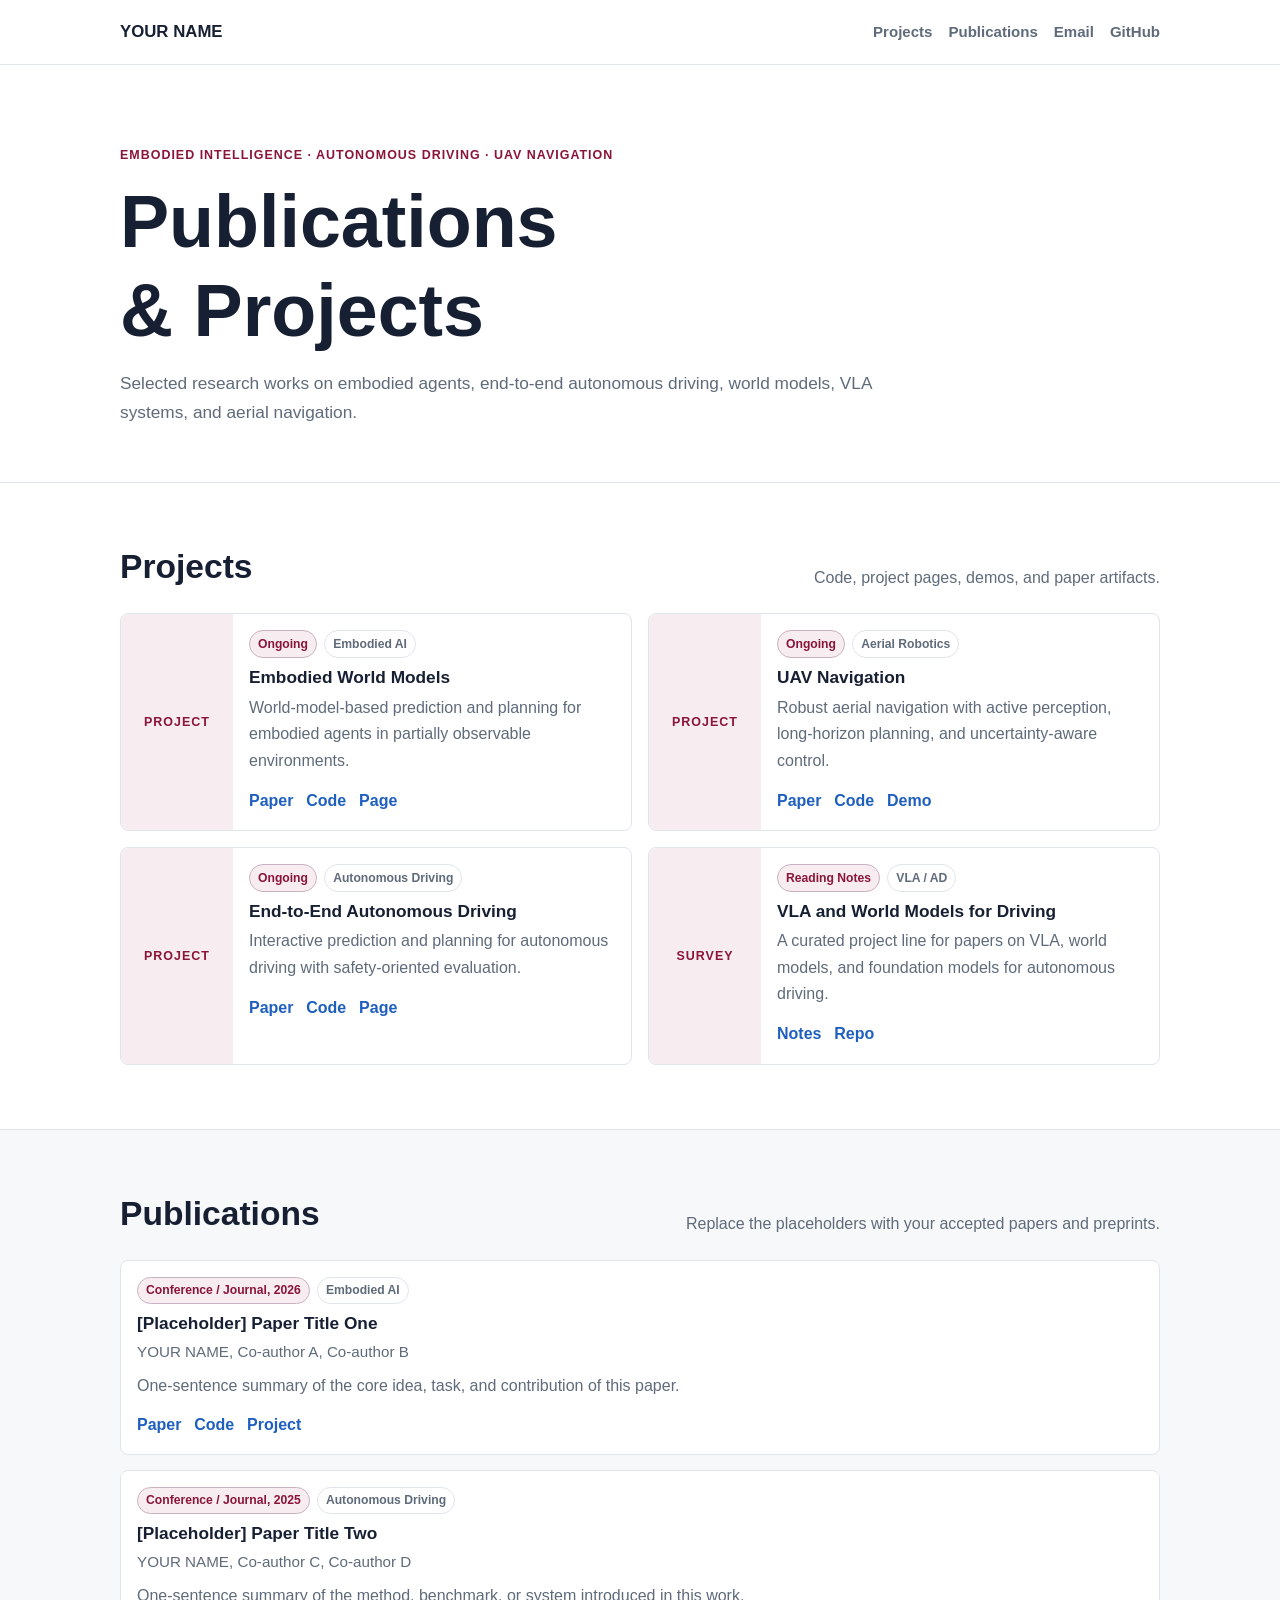
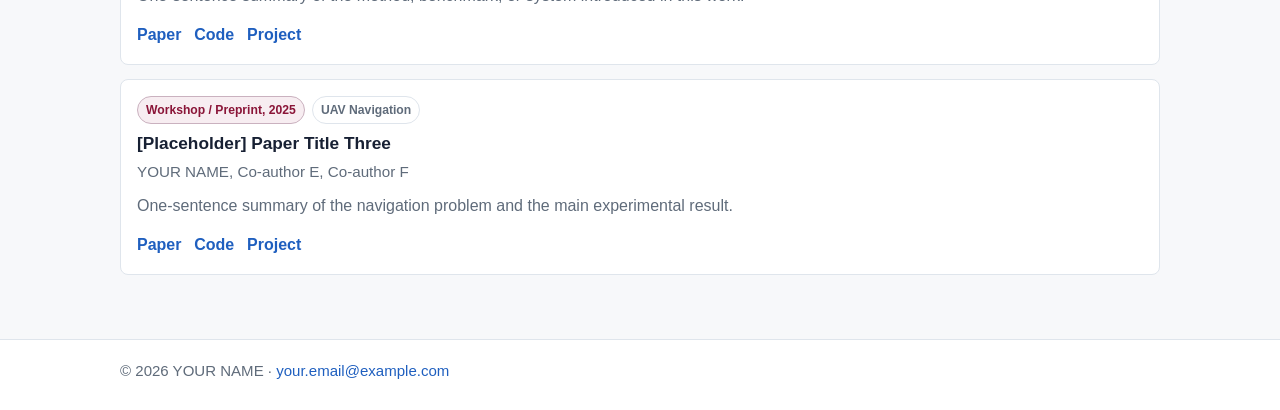
==== commit 3b65f9a0: "Simplify homepage for papers and projects" ====
--- a/index.html
+++ b/index.html
@@ -3,285 +3,70 @@
   <head>
     <meta charset="UTF-8" />
     <meta name="viewport" content="width=device-width, initial-scale=1.0" />
-    <title>YOUR NAME | Embodied Autonomy Research</title>
+    <title>YOUR NAME | Publications & Projects</title>
     <meta
       name="description"
-      content="Personal academic homepage of YOUR NAME, focused on embodied intelligence, UAV navigation, autonomous driving, world models, VLA systems, and reinforcement learning."
+      content="Personal homepage of YOUR NAME, showcasing publications and projects in embodied intelligence, autonomous driving, and UAV navigation."
     />
     <meta
       name="keywords"
-      content="Embodied Intelligence,UAV Navigation,Autonomous Driving,Robotics,Vision-Language-Action,Reinforcement Learning,World Models,Robot Learning"
+      content="Embodied Intelligence,Autonomous Driving,UAV Navigation,Projects,Publications"
     />
     <meta name="author" content="YOUR NAME" />
-
-    <meta property="og:title" content="YOUR NAME | Embodied Autonomy Research" />
+    <meta property="og:title" content="YOUR NAME | Publications & Projects" />
     <meta
       property="og:description"
-      content="Research homepage for embodied autonomy: UAV navigation, autonomous driving, robot learning, VLA systems, RL, and world models."
+      content="Publications and projects in embodied intelligence, autonomous driving, and UAV navigation."
     />
     <meta property="og:type" content="website" />
     <meta property="og:url" content="https://YOUR_GITHUB_USERNAME.github.io/" />
-    <meta
-      property="og:image"
-      content="https://YOUR_GITHUB_USERNAME.github.io/assets/og-image.png"
-    />
-
     <link rel="icon" type="image/x-icon" href="assets/favicon.ico" />
     <link rel="stylesheet" href="styles.css" />
   </head>
   <body>
-    <div id="page-loader" aria-hidden="true">
-      <div class="loader-ring"></div>
-    </div>
-
     <header class="site-header" id="top">
       <div class="container nav-container">
-        <a class="brand" href="#top">
-          <span>YOUR NAME</span>
-          <small>Embodied Autonomy</small>
-        </a>
-        <button
-          class="nav-toggle"
-          id="navToggle"
-          aria-label="Toggle navigation"
-          aria-expanded="false"
-        >
-          <span></span><span></span><span></span>
-        </button>
-        <nav class="site-nav" id="siteNav">
-          <a href="#agenda">Agenda</a>
-          <a href="#research">Research</a>
+        <a class="brand" href="#top">YOUR NAME</a>
+        <nav class="site-nav" aria-label="Primary navigation">
           <a href="#projects">Projects</a>
           <a href="#publications">Publications</a>
-          <a href="#news">News</a>
-          <a href="#resources">Resources</a>
-          <a href="#contact">Contact</a>
-          <button class="theme-toggle" id="themeToggle" aria-label="Toggle theme">
-            <span id="themeLabel">Dark</span>
-          </button>
+          <a href="mailto:your.email@example.com">Email</a>
+          <a href="https://github.com/YOUR_GITHUB_USERNAME" target="_blank" rel="noopener"
+            >GitHub</a
+          >
         </nav>
       </div>
     </header>
 
     <main>
-      <section class="hero section">
-        <div class="container hero-grid reveal">
-          <div class="hero-content">
-            <p class="eyebrow">Embodied Intelligence | UAV Navigation | Autonomous Driving</p>
-            <h1>Learning to perceive, predict, and act in the physical world.</h1>
-            <p class="hero-tagline">
-              I study embodied autonomy systems that connect multimodal perception,
-              world modeling, decision making, and closed-loop control for aerial
-              robots, autonomous vehicles, and general-purpose embodied agents.
-            </p>
-            <div class="keywords" aria-label="Research keywords">
-              <span>Embodied AI</span>
-              <span>UAV Navigation</span>
-              <span>Autonomous Driving</span>
-              <span>Robot Learning</span>
-              <span>VLA</span>
-              <span>RL / IL</span>
-              <span>World Models</span>
-              <span>Safety</span>
-            </div>
-            <p class="hero-intro">
-              This homepage is organized like a compact research lab page: a clear
-              research agenda, active project lines, publication placeholders,
-              recent updates, and collaboration links. Replace the placeholders
-              with your institution, papers, code, datasets, and demos.
-            </p>
-            <div class="hero-actions">
-              <a class="btn btn-primary" href="assets/CV.pdf" target="_blank" rel="noopener"
-                >View CV</a
-              >
-              <a class="btn btn-secondary" href="mailto:your.email@example.com"
-                >Contact / Email</a
-              >
-            </div>
-          </div>
-
-          <aside class="research-panel" aria-label="Research system overview">
-            <div class="research-diagram">
-              <div class="diagram-node">Perception</div>
-              <div class="diagram-link"></div>
-              <div class="diagram-node">World Model</div>
-              <div class="diagram-link"></div>
-              <div class="diagram-node">Planning</div>
-              <div class="diagram-link"></div>
-              <div class="diagram-node">Control</div>
-            </div>
-            <div class="profile-meta">
-              <p><strong>Name:</strong> YOUR NAME</p>
-              <p><strong>Affiliation:</strong> Your Institution / Lab</p>
-              <p><strong>Location:</strong> Your City, Your Country</p>
-              <p><strong>Focus:</strong> Embodied autonomy for real-world mobility</p>
-            </div>
-          </aside>
-        </div>
-      </section>
-
-      <section id="agenda" class="section">
-        <div class="container reveal">
-          <p class="section-kicker">Research Agenda</p>
-          <h2>From foundation models to embodied decision making.</h2>
-          <p class="section-text">
-            My research interest is centered on agents that must make decisions
-            under uncertainty while moving through complex environments. The long-term
-            goal is to build data-efficient, interpretable, and deployable autonomy
-            stacks for drones, autonomous vehicles, and mobile robots.
+      <section class="hero">
+        <div class="container">
+          <p class="eyebrow">Embodied Intelligence · Autonomous Driving · UAV Navigation</p>
+          <h1>Publications<br />& Projects</h1>
+          <p class="hero-text">
+            Selected research works on embodied agents, end-to-end autonomous
+            driving, world models, VLA systems, and aerial navigation.
           </p>
-          <div class="agenda-grid">
-            <article class="agenda-item">
-              <span>01</span>
-              <h3>Problem-driven autonomy</h3>
-              <p>
-                Start from concrete tasks such as long-range navigation, urban
-                interaction, obstacle avoidance, and mission-level planning.
-              </p>
-            </article>
-            <article class="agenda-item">
-              <span>02</span>
-              <h3>Learning with structure</h3>
-              <p>
-                Combine representation learning, dynamics priors, optimization,
-                and safety constraints instead of treating autonomy as a black box.
-              </p>
-            </article>
-            <article class="agenda-item">
-              <span>03</span>
-              <h3>Systems that can be tested</h3>
-              <p>
-                Build methods that can be evaluated in simulation, datasets,
-                closed-loop benchmarks, and eventually real platforms.
-              </p>
-            </article>
-          </div>
-        </div>
-      </section>
-
-      <section id="research" class="section section-alt">
-        <div class="container reveal">
-          <p class="section-kicker">Research Themes</p>
-          <h2>Core directions</h2>
-          <div class="card-grid">
-            <article class="card">
-              <h3>Embodied Intelligence</h3>
-              <p>
-                Learning agents that connect perception, memory, language,
-                planning, and action through continuous interaction.
-              </p>
-            </article>
-            <article class="card">
-              <h3>UAV Navigation</h3>
-              <p>
-                Robust aerial navigation for long-horizon missions, dynamic
-                obstacles, GPS-denied settings, and uncertain environments.
-              </p>
-            </article>
-            <article class="card">
-              <h3>Autonomous Driving</h3>
-              <p>
-                Scene understanding, behavior prediction, interactive planning,
-                and safety-aware closed-loop decision making for road agents.
-              </p>
-            </article>
-            <article class="card">
-              <h3>World Models</h3>
-              <p>
-                Predictive latent models for counterfactual rollout, uncertainty
-                estimation, policy learning, and planning under partial observability.
-              </p>
-            </article>
-            <article class="card">
-              <h3>Vision-Language-Action</h3>
-              <p>
-                Grounding natural language instructions in spatial reasoning,
-                affordances, trajectories, and executable robot actions.
-              </p>
-            </article>
-            <article class="card">
-              <h3>RL and Imitation Learning</h3>
-              <p>
-                Sample-efficient policy learning from simulation, demonstrations,
-                offline logs, and online interaction.
-              </p>
-            </article>
-            <article class="card">
-              <h3>Safety and Evaluation</h3>
-              <p>
-                Stress-testing autonomy through corner cases, uncertainty-aware
-                prediction, formal constraints, and closed-loop metrics.
-              </p>
-            </article>
-            <article class="card">
-              <h3>Datasets and Simulation</h3>
-              <p>
-                Reusable benchmarks, synthetic environments, sensor-fusion logs,
-                and evaluation protocols for embodied decision systems.
-              </p>
-            </article>
-          </div>
         </div>
       </section>
 
       <section id="projects" class="section">
-        <div class="container reveal">
-          <p class="section-kicker">Active Lines</p>
-          <h2>Selected projects</h2>
-          <p class="section-note">
-            Replace these project placeholders with your papers, demos, datasets,
-            videos, or code repositories.
-          </p>
-          <div class="project-grid" id="projectGrid"></div>
+        <div class="container">
+          <div class="section-heading">
+            <h2>Projects</h2>
+            <p>Code, project pages, demos, and paper artifacts.</p>
+          </div>
+          <div id="projectGrid" class="project-grid"></div>
         </div>
       </section>
 
       <section id="publications" class="section section-alt">
-        <div class="container reveal">
-          <p class="section-kicker">Outputs</p>
-          <h2>Publications and preprints</h2>
-          <p class="section-note">
-            Keep this section factual. List accepted papers, preprints, workshop
-            papers, technical reports, and project pages.
-          </p>
+        <div class="container">
+          <div class="section-heading">
+            <h2>Publications</h2>
+            <p>Replace the placeholders with your accepted papers and preprints.</p>
+          </div>
           <div id="publicationList" class="publication-list"></div>
-        </div>
-      </section>
-
-      <section id="news" class="section">
-        <div class="container reveal">
-          <p class="section-kicker">Lab-style Updates</p>
-          <h2>Recent news</h2>
-          <ul id="newsList" class="news-list"></ul>
-        </div>
-      </section>
-
-      <section id="resources" class="section section-alt">
-        <div class="container reveal">
-          <p class="section-kicker">Resources</p>
-          <h2>Code, datasets, and notes</h2>
-          <div id="resourceGrid" class="resource-grid"></div>
-        </div>
-      </section>
-
-      <section id="contact" class="section">
-        <div class="container reveal">
-          <p class="section-kicker">Contact</p>
-          <h2>Collaboration and opportunities</h2>
-          <p class="section-text">
-            I am interested in collaborations around embodied intelligence,
-            aerial autonomy, autonomous driving, robot learning, and multimodal
-            decision systems.
-          </p>
-          <div class="contact-grid">
-            <a href="mailto:your.email@example.com">Email: your.email@example.com</a>
-            <a href="https://github.com/YOUR_GITHUB_USERNAME" target="_blank" rel="noopener"
-              >GitHub: @YOUR_GITHUB_USERNAME</a
-            >
-            <a href="#" target="_blank" rel="noopener">Google Scholar: YOUR_PROFILE_LINK</a>
-            <a href="#" target="_blank" rel="noopener">Lab / Group: YOUR_LAB_LINK</a>
-            <a href="assets/CV.pdf" target="_blank" rel="noopener">CV: Download PDF</a>
-          </div>
         </div>
       </section>
     </main>
@@ -289,13 +74,12 @@
     <footer class="site-footer">
       <div class="container">
         <p>
-          &copy; <span id="currentYear"></span> YOUR NAME. Academic homepage for
-          embodied autonomy research.
+          &copy; <span id="currentYear"></span> YOUR NAME ·
+          <a href="mailto:your.email@example.com">your.email@example.com</a>
         </p>
       </div>
     </footer>
 
-    <button id="backToTop" class="back-to-top" aria-label="Back to top">&uarr;</button>
     <script src="script.js"></script>
   </body>
 </html>
--- a/styles.css
+++ b/styles.css
@@ -1,29 +1,13 @@
 :root {
-  --bg: #f7f8f5;
+  --bg: #ffffff;
   --surface: #ffffff;
-  --surface-alt: #eef2ee;
+  --surface-alt: #f7f8fa;
   --text: #172033;
-  --text-muted: #586376;
-  --primary: #8a1538;
-  --primary-strong: #6f102d;
-  --secondary: #0f766e;
-  --accent-soft: #f3e8d0;
-  --border: #d9dfd6;
-  --shadow: 0 14px 34px rgba(23, 32, 51, 0.08);
-}
-
-[data-theme="dark"] {
-  --bg: #101418;
-  --surface: #171d24;
-  --surface-alt: #1e262d;
-  --text: #edf2f4;
-  --text-muted: #b8c2cc;
-  --primary: #f4a7b9;
-  --primary-strong: #f48aa4;
-  --secondary: #70d6cf;
-  --accent-soft: #2b261a;
-  --border: #313c45;
-  --shadow: 0 16px 40px rgba(0, 0, 0, 0.28);
+  --muted: #5f6b7a;
+  --line: #dfe5ec;
+  --accent: #8a1538;
+  --accent-soft: #f7edf1;
+  --link: #1f5fbf;
 }
 
 *,
@@ -38,11 +22,15 @@
 
 body {
   margin: 0;
-  font-family: Inter, "Segoe UI", Roboto, Arial, sans-serif;
+  overflow-x: hidden;
   background: var(--bg);
   color: var(--text);
-  line-height: 1.7;
-  overflow-x: hidden;
+  font-family: Inter, "Segoe UI", Roboto, Arial, sans-serif;
+  line-height: 1.65;
+}
+
+body * {
+  max-width: 100%;
 }
 
 a {
@@ -51,16 +39,56 @@
 }
 
 .container {
-  width: min(1120px, 92%);
+  width: min(1040px, calc(100% - 32px));
   margin: 0 auto;
 }
 
-.section {
-  padding: 88px 0;
-}
-
-.section-alt {
-  background: var(--surface-alt);
+.site-header {
+  border-bottom: 1px solid var(--line);
+  background: color-mix(in srgb, var(--surface) 94%, transparent);
+  backdrop-filter: blur(10px);
+}
+
+.nav-container {
+  min-height: 64px;
+  display: flex;
+  align-items: center;
+  justify-content: space-between;
+  gap: 1rem;
+}
+
+.brand {
+  font-size: 1.05rem;
+  font-weight: 800;
+}
+
+.site-nav {
+  display: flex;
+  flex-wrap: wrap;
+  align-items: center;
+  justify-content: flex-end;
+  gap: 1rem;
+  color: var(--muted);
+  font-size: 0.94rem;
+  font-weight: 700;
+}
+
+.site-nav a:hover {
+  color: var(--accent);
+}
+
+.hero {
+  padding: 80px 0 56px;
+  border-bottom: 1px solid var(--line);
+}
+
+.eyebrow {
+  margin: 0 0 0.8rem;
+  color: var(--accent);
+  font-size: 0.78rem;
+  font-weight: 900;
+  letter-spacing: 0.08em;
+  text-transform: uppercase;
 }
 
 h1,
@@ -68,386 +96,144 @@
 h3 {
   margin-top: 0;
   line-height: 1.2;
+  overflow-wrap: anywhere;
 }
 
 h1 {
-  max-width: 820px;
-  margin-bottom: 1rem;
-  font-family: Georgia, "Times New Roman", serif;
-  font-size: clamp(2.25rem, 5.2vw, 3.9rem);
-  font-weight: 700;
+  margin-bottom: 0.9rem;
+  font-size: clamp(2.4rem, 7vw, 4.6rem);
 }
 
 h2 {
-  max-width: 820px;
-  margin-bottom: 1rem;
-  font-size: clamp(1.65rem, 4vw, 2.4rem);
+  margin-bottom: 0.2rem;
+  font-size: clamp(1.5rem, 4vw, 2.1rem);
 }
 
 h3 {
-  font-size: 1.04rem;
-}
-
-.section-text,
-.section-note {
-  max-width: 850px;
-  color: var(--text-muted);
-}
-
-.section-note {
-  margin-top: 0;
-  margin-bottom: 1.35rem;
-}
-
-.section-kicker,
-.eyebrow {
-  margin: 0 0 0.75rem;
-  color: var(--primary);
-  font-size: 0.78rem;
-  font-weight: 800;
-  letter-spacing: 0.09em;
-  text-transform: uppercase;
-}
-
-#page-loader {
-  position: fixed;
-  inset: 0;
-  background: var(--bg);
-  display: grid;
-  place-items: center;
-  z-index: 1000;
-  transition: opacity 0.35s ease;
-}
-
-#page-loader.hidden {
-  opacity: 0;
-  pointer-events: none;
-}
-
-.loader-ring {
-  width: 44px;
-  height: 44px;
-  border: 4px solid var(--border);
-  border-top-color: var(--primary);
-  border-radius: 50%;
-  animation: spin 0.8s linear infinite;
-}
-
-@keyframes spin {
-  to {
-    transform: rotate(360deg);
-  }
-}
-
-.site-header {
-  position: sticky;
-  top: 0;
-  z-index: 100;
-  background: color-mix(in srgb, var(--surface) 92%, transparent);
-  backdrop-filter: blur(10px);
-  border-bottom: 1px solid var(--border);
-}
-
-.nav-container {
-  min-height: 72px;
-  display: flex;
-  align-items: center;
+  margin-bottom: 0.45rem;
+  font-size: 1.08rem;
+}
+
+.hero-text {
+  max-width: 760px;
+  margin: 0;
+  color: var(--muted);
+  font-size: 1.08rem;
+  overflow-wrap: anywhere;
+}
+
+.section {
+  padding: 64px 0;
+}
+
+.section-alt {
+  background: var(--surface-alt);
+  border-top: 1px solid var(--line);
+  border-bottom: 1px solid var(--line);
+}
+
+.section-heading {
+  display: flex;
+  align-items: end;
   justify-content: space-between;
   gap: 1rem;
-}
-
-.brand {
-  min-width: 170px;
-  display: grid;
-  gap: 0.1rem;
-  font-weight: 800;
-}
-
-.brand span {
-  letter-spacing: 0.01em;
-}
-
-.brand small {
-  color: var(--text-muted);
-  font-size: 0.72rem;
-  font-weight: 700;
-  letter-spacing: 0.08em;
-  text-transform: uppercase;
-}
-
-.site-nav {
-  display: flex;
-  align-items: center;
-  gap: 0.85rem;
-}
-
-.site-nav a {
-  color: var(--text-muted);
-  font-size: 0.92rem;
-  font-weight: 700;
-  transition: color 0.2s ease;
-}
-
-.site-nav a:hover {
-  color: var(--primary);
-}
-
-.theme-toggle {
-  min-width: 68px;
-  border: 1px solid var(--border);
-  background: var(--surface);
-  color: var(--text);
-  padding: 0.42rem 0.75rem;
-  border-radius: 8px;
-  cursor: pointer;
-}
-
-.nav-toggle {
-  display: none;
-  width: 42px;
-  height: 42px;
-  align-items: center;
-  justify-content: center;
-  flex-direction: column;
-  gap: 4px;
-  border: 1px solid var(--border);
-  border-radius: 8px;
-  background: var(--surface);
-  cursor: pointer;
-}
-
-.nav-toggle span {
-  width: 20px;
-  height: 2px;
-  background: var(--text);
-}
-
-.hero {
-  padding-top: 92px;
-  padding-bottom: 64px;
-}
-
-.hero-grid {
-  display: grid;
-  grid-template-columns: minmax(0, 1.55fr) minmax(300px, 0.8fr);
-  gap: 2rem;
-  align-items: start;
-}
-
-.hero-tagline {
-  max-width: 780px;
-  color: var(--text-muted);
-  font-size: 1.08rem;
-}
-
-.hero-intro {
-  max-width: 780px;
-  color: var(--text-muted);
-}
-
-.keywords {
-  display: flex;
-  flex-wrap: wrap;
-  gap: 0.55rem;
-  margin: 1.1rem 0;
-}
-
-.keywords span {
-  border: 1px solid var(--border);
-  border-radius: 999px;
-  padding: 0.3rem 0.72rem;
-  background: var(--surface);
-  color: var(--text-muted);
-  font-size: 0.86rem;
-  font-weight: 700;
-}
-
-.hero-actions {
-  display: flex;
-  flex-wrap: wrap;
-  gap: 0.75rem;
-  margin-top: 1.2rem;
-}
-
-.btn {
-  border-radius: 8px;
-  padding: 0.68rem 1rem;
-  font-weight: 800;
-  transition: transform 0.2s ease, background 0.2s ease, color 0.2s ease;
-}
-
-.btn:hover {
-  transform: translateY(-1px);
-}
-
-.btn-primary {
-  background: var(--primary);
-  color: #fff;
-}
-
-.btn-primary:hover {
-  background: var(--primary-strong);
-}
-
-.btn-secondary {
-  border: 1px solid var(--border);
-  background: var(--surface);
-  color: var(--text);
-}
-
-.research-panel {
-  border: 1px solid var(--border);
-  border-radius: 8px;
-  padding: 1rem;
-  background: var(--surface);
-  box-shadow: var(--shadow);
-}
-
-.research-diagram {
-  min-height: 340px;
-  display: flex;
-  flex-direction: column;
-  justify-content: space-between;
-  padding: 0.9rem;
-  background:
-    linear-gradient(90deg, color-mix(in srgb, var(--secondary) 16%, transparent) 1px, transparent 1px),
-    linear-gradient(0deg, color-mix(in srgb, var(--primary) 12%, transparent) 1px, transparent 1px),
-    var(--surface-alt);
-  background-size: 28px 28px;
-  border: 1px solid var(--border);
-  border-radius: 8px;
-}
-
-.diagram-node {
-  min-height: 58px;
-  display: grid;
-  place-items: center;
-  border: 1px solid var(--border);
-  border-left: 5px solid var(--primary);
-  border-radius: 8px;
-  background: var(--surface);
-  color: var(--text);
-  font-weight: 800;
-}
-
-.diagram-link {
-  width: 2px;
-  min-height: 16px;
-  justify-self: center;
-  margin: 0.25rem auto;
-  background: var(--secondary);
-}
-
-.profile-meta {
-  margin-top: 1rem;
-  color: var(--text-muted);
-  font-size: 0.95rem;
-}
-
-.profile-meta p {
-  margin: 0.35rem 0;
-}
-
-.agenda-grid,
-.card-grid,
-.project-grid,
-.resource-grid {
+  margin-bottom: 1.4rem;
+}
+
+.section-heading p {
+  max-width: 480px;
+  margin: 0;
+  color: var(--muted);
+  text-align: right;
+}
+
+.project-grid {
   display: grid;
   grid-template-columns: repeat(2, minmax(0, 1fr));
   gap: 1rem;
 }
 
-.agenda-grid {
-  margin-top: 1.5rem;
-  grid-template-columns: repeat(3, minmax(0, 1fr));
-}
-
-.agenda-item,
-.card,
 .project-card,
-.publication-item,
-.resource-card {
-  border: 1px solid var(--border);
+.publication-item {
+  border: 1px solid var(--line);
   border-radius: 8px;
-  padding: 1rem;
   background: var(--surface);
-  box-shadow: var(--shadow);
-}
-
-.agenda-item span {
-  display: inline-grid;
-  width: 34px;
-  height: 34px;
-  place-items: center;
-  margin-bottom: 0.85rem;
-  border-radius: 50%;
-  background: var(--accent-soft);
-  color: var(--primary);
-  font-weight: 900;
-}
-
-.agenda-item p,
-.card p,
-.project-card p,
-.resource-card p {
-  color: var(--text-muted);
-  margin-bottom: 0;
 }
 
 .project-card {
   display: grid;
-  min-height: 260px;
-  align-content: start;
-}
-
-.project-status {
-  width: fit-content;
-  margin-bottom: 0.8rem;
-  border: 1px solid color-mix(in srgb, var(--secondary) 40%, var(--border));
-  border-radius: 999px;
-  padding: 0.2rem 0.58rem;
-  color: var(--secondary);
+  grid-template-columns: 112px 1fr;
+  min-height: 168px;
+  overflow: hidden;
+}
+
+.project-mark {
+  display: grid;
+  place-items: center;
+  background: var(--accent-soft);
+  color: var(--accent);
   font-size: 0.78rem;
   font-weight: 900;
+  letter-spacing: 0.08em;
+  text-align: center;
   text-transform: uppercase;
 }
 
-.project-tags {
+.project-body {
+  padding: 1rem;
+}
+
+.meta-row {
   display: flex;
   flex-wrap: wrap;
-  gap: 0.5rem;
-  margin: 0.9rem 0;
-}
-
-.project-tags span {
-  border: 1px solid var(--border);
+  gap: 0.45rem;
+  margin-bottom: 0.55rem;
+}
+
+.badge {
+  border: 1px solid var(--line);
   border-radius: 999px;
-  padding: 0.24rem 0.58rem;
-  background: var(--surface-alt);
-  color: var(--text-muted);
-  font-size: 0.82rem;
-  font-weight: 700;
-}
-
-.project-links,
-.publication-links,
-.resource-links {
+  padding: 0.18rem 0.5rem;
+  color: var(--muted);
+  font-size: 0.76rem;
+  font-weight: 800;
+}
+
+.badge.highlight {
+  border-color: color-mix(in srgb, var(--accent) 25%, var(--line));
+  background: var(--accent-soft);
+  color: var(--accent);
+}
+
+.project-card p,
+.publication-meta,
+.publication-summary {
+  color: var(--muted);
+  overflow-wrap: anywhere;
+}
+
+.project-card p {
+  margin: 0 0 0.85rem;
+}
+
+.links {
   display: flex;
   flex-wrap: wrap;
   gap: 0.8rem;
-  margin-top: 0.4rem;
-}
-
-.project-links a,
-.publication-links a,
-.resource-links a {
-  color: var(--primary);
+}
+
+.links a {
+  color: var(--link);
   font-weight: 800;
 }
 
 .publication-list {
   display: grid;
-  gap: 0.85rem;
+  gap: 0.9rem;
+}
+
+.publication-item {
+  padding: 1rem;
 }
 
 .publication-title {
@@ -455,190 +241,76 @@
 }
 
 .publication-meta {
-  margin: 0.35rem 0 0.6rem;
-  color: var(--text-muted);
+  margin: 0.35rem 0 0.55rem;
   font-size: 0.95rem;
 }
 
-.news-list {
-  list-style: none;
-  padding: 0;
-  margin: 0;
-  display: grid;
-  gap: 0.75rem;
-}
-
-.news-list li {
-  display: grid;
-  grid-template-columns: 96px 1fr;
-  gap: 1rem;
-  border: 1px solid var(--border);
-  border-radius: 8px;
-  padding: 0.85rem 1rem;
-  background: var(--surface);
-}
-
-.news-date {
-  color: var(--primary);
-  font-weight: 900;
-}
-
-.news-text {
-  color: var(--text-muted);
-}
-
-.contact-grid {
-  display: grid;
-  grid-template-columns: repeat(2, minmax(0, 1fr));
-  gap: 0.75rem;
-  margin-top: 1.2rem;
-}
-
-.contact-grid a {
-  border: 1px solid var(--border);
-  border-radius: 8px;
-  padding: 0.8rem 0.9rem;
-  background: var(--surface);
-  color: var(--text-muted);
-  font-weight: 700;
-}
-
-.contact-grid a:hover {
-  color: var(--primary);
+.publication-summary {
+  margin: 0 0 0.75rem;
 }
 
 .site-footer {
-  border-top: 1px solid var(--border);
-  padding: 1rem 0 1.6rem;
-  color: var(--text-muted);
-  font-size: 0.95rem;
-}
-
-.back-to-top {
-  position: fixed;
-  right: 1rem;
-  bottom: 1rem;
-  width: 42px;
-  height: 42px;
-  border: none;
-  border-radius: 8px;
-  background: var(--primary);
-  color: #fff;
-  cursor: pointer;
-  opacity: 0;
-  visibility: hidden;
-  transition: 0.25s ease;
-}
-
-.back-to-top.show {
-  opacity: 1;
-  visibility: visible;
-}
-
-.reveal {
-  opacity: 0;
-  transform: translateY(16px);
-  transition: opacity 0.55s ease, transform 0.55s ease;
-}
-
-.reveal.visible {
-  opacity: 1;
-  transform: translateY(0);
-}
-
-@media (max-width: 980px) {
+  padding: 1.2rem 0 1.6rem;
+  color: var(--muted);
+  font-size: 0.94rem;
+}
+
+.site-footer p {
+  margin: 0;
+}
+
+.site-footer a {
+  color: var(--link);
+}
+
+@media (max-width: 820px) {
+  .container {
+    width: min(358px, calc(100% - 32px));
+    margin-left: 16px;
+    margin-right: 16px;
+  }
+
+  .nav-container,
+  .section-heading {
+    align-items: flex-start;
+    flex-direction: column;
+  }
+
   .site-nav {
-    gap: 0.65rem;
-  }
-
-  .site-nav a {
-    font-size: 0.86rem;
-  }
-}
-
-@media (max-width: 900px) {
-  .hero-grid,
-  .agenda-grid,
-  .card-grid,
-  .project-grid,
-  .resource-grid,
-  .contact-grid {
+    justify-content: flex-start;
+  }
+
+  .section-heading p {
+    text-align: left;
+  }
+
+  .project-grid {
     grid-template-columns: 1fr;
   }
 
-  .research-diagram {
-    min-height: 300px;
-  }
-}
-
-@media (max-width: 760px) {
-  .nav-toggle {
-    display: flex;
-  }
-
-  .site-nav {
-    position: absolute;
-    top: 72px;
-    right: 4%;
-    min-width: min(280px, 92vw);
-    display: none;
-    flex-direction: column;
-    align-items: flex-start;
-    border: 1px solid var(--border);
-    border-radius: 8px;
-    padding: 0.85rem;
-    background: var(--surface);
-    box-shadow: var(--shadow);
-  }
-
-  .site-nav.open {
-    display: flex;
-  }
-
+  .hero {
+    padding: 56px 0 42px;
+  }
+
+  h1 {
+    font-size: 2.45rem;
+  }
+
+  .eyebrow {
+    overflow-wrap: anywhere;
+  }
+
+  .project-card {
+    grid-template-columns: 1fr;
+  }
+
+  .project-mark {
+    min-height: 56px;
+  }
+}
+
+@media (max-width: 520px) {
   .section {
-    padding: 72px 0;
-  }
-
-  .hero {
-    padding-top: 86px;
-    padding-bottom: 52px;
-  }
-
-  .brand {
-    min-width: 0;
-  }
-
-  h1 {
-    font-size: clamp(2rem, 9vw, 2.65rem);
-    line-height: 1.14;
-    overflow-wrap: break-word;
-  }
-
-  .eyebrow,
-  .section-kicker {
-    font-size: 0.72rem;
-    overflow-wrap: anywhere;
-  }
-
-  .hero-tagline,
-  .hero-intro {
-    font-size: 0.98rem;
-  }
-
-  .keywords span {
-    font-size: 0.82rem;
-  }
-
-  .research-panel {
-    padding: 0.85rem;
-  }
-
-  .research-diagram {
-    min-height: 270px;
-  }
-
-  .news-list li {
-    grid-template-columns: 1fr;
-    gap: 0.2rem;
-  }
-}
+    padding: 48px 0;
+  }
+}
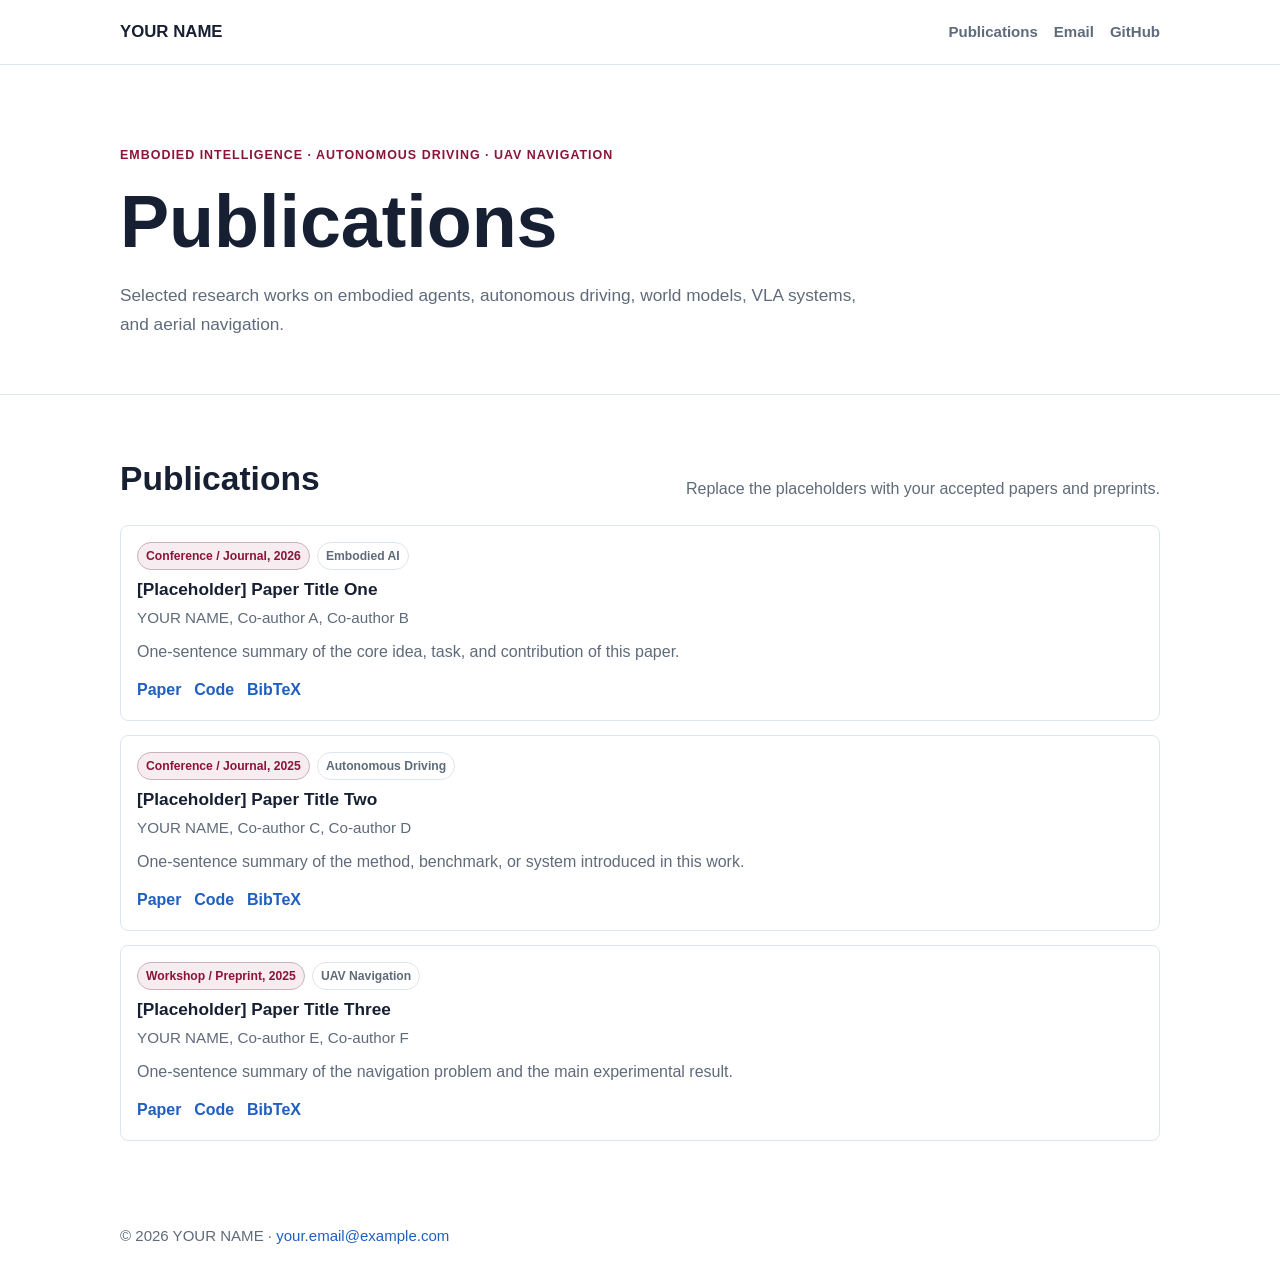
==== commit 75b93796: "Keep homepage focused on publications" ====
--- a/index.html
+++ b/index.html
@@ -3,20 +3,20 @@
   <head>
     <meta charset="UTF-8" />
     <meta name="viewport" content="width=device-width, initial-scale=1.0" />
-    <title>YOUR NAME | Publications & Projects</title>
+    <title>YOUR NAME | Publications</title>
     <meta
       name="description"
-      content="Personal homepage of YOUR NAME, showcasing publications and projects in embodied intelligence, autonomous driving, and UAV navigation."
+      content="Personal publication homepage of YOUR NAME, focusing on embodied intelligence, autonomous driving, and UAV navigation."
     />
     <meta
       name="keywords"
-      content="Embodied Intelligence,Autonomous Driving,UAV Navigation,Projects,Publications"
+      content="Embodied Intelligence,Autonomous Driving,UAV Navigation,Publications"
     />
     <meta name="author" content="YOUR NAME" />
-    <meta property="og:title" content="YOUR NAME | Publications & Projects" />
+    <meta property="og:title" content="YOUR NAME | Publications" />
     <meta
       property="og:description"
-      content="Publications and projects in embodied intelligence, autonomous driving, and UAV navigation."
+      content="Publications in embodied intelligence, autonomous driving, and UAV navigation."
     />
     <meta property="og:type" content="website" />
     <meta property="og:url" content="https://YOUR_GITHUB_USERNAME.github.io/" />
@@ -28,7 +28,6 @@
       <div class="container nav-container">
         <a class="brand" href="#top">YOUR NAME</a>
         <nav class="site-nav" aria-label="Primary navigation">
-          <a href="#projects">Projects</a>
           <a href="#publications">Publications</a>
           <a href="mailto:your.email@example.com">Email</a>
           <a href="https://github.com/YOUR_GITHUB_USERNAME" target="_blank" rel="noopener"
@@ -42,25 +41,15 @@
       <section class="hero">
         <div class="container">
           <p class="eyebrow">Embodied Intelligence · Autonomous Driving · UAV Navigation</p>
-          <h1>Publications<br />& Projects</h1>
+          <h1>Publications</h1>
           <p class="hero-text">
-            Selected research works on embodied agents, end-to-end autonomous
-            driving, world models, VLA systems, and aerial navigation.
+            Selected research works on embodied agents, autonomous driving,
+            world models, VLA systems, and aerial navigation.
           </p>
         </div>
       </section>
 
-      <section id="projects" class="section">
-        <div class="container">
-          <div class="section-heading">
-            <h2>Projects</h2>
-            <p>Code, project pages, demos, and paper artifacts.</p>
-          </div>
-          <div id="projectGrid" class="project-grid"></div>
-        </div>
-      </section>
-
-      <section id="publications" class="section section-alt">
+      <section id="publications" class="section">
         <div class="container">
           <div class="section-heading">
             <h2>Publications</h2>
--- a/styles.css
+++ b/styles.css
@@ -147,42 +147,12 @@
   text-align: right;
 }
 
-.project-grid {
-  display: grid;
-  grid-template-columns: repeat(2, minmax(0, 1fr));
-  gap: 1rem;
-}
-
-.project-card,
 .publication-item {
   border: 1px solid var(--line);
   border-radius: 8px;
   background: var(--surface);
 }
 
-.project-card {
-  display: grid;
-  grid-template-columns: 112px 1fr;
-  min-height: 168px;
-  overflow: hidden;
-}
-
-.project-mark {
-  display: grid;
-  place-items: center;
-  background: var(--accent-soft);
-  color: var(--accent);
-  font-size: 0.78rem;
-  font-weight: 900;
-  letter-spacing: 0.08em;
-  text-align: center;
-  text-transform: uppercase;
-}
-
-.project-body {
-  padding: 1rem;
-}
-
 .meta-row {
   display: flex;
   flex-wrap: wrap;
@@ -205,15 +175,10 @@
   color: var(--accent);
 }
 
-.project-card p,
 .publication-meta,
 .publication-summary {
   color: var(--muted);
   overflow-wrap: anywhere;
-}
-
-.project-card p {
-  margin: 0 0 0.85rem;
 }
 
 .links {
@@ -284,10 +249,6 @@
     text-align: left;
   }
 
-  .project-grid {
-    grid-template-columns: 1fr;
-  }
-
   .hero {
     padding: 56px 0 42px;
   }
@@ -300,13 +261,6 @@
     overflow-wrap: anywhere;
   }
 
-  .project-card {
-    grid-template-columns: 1fr;
-  }
-
-  .project-mark {
-    min-height: 56px;
-  }
 }
 
 @media (max-width: 520px) {
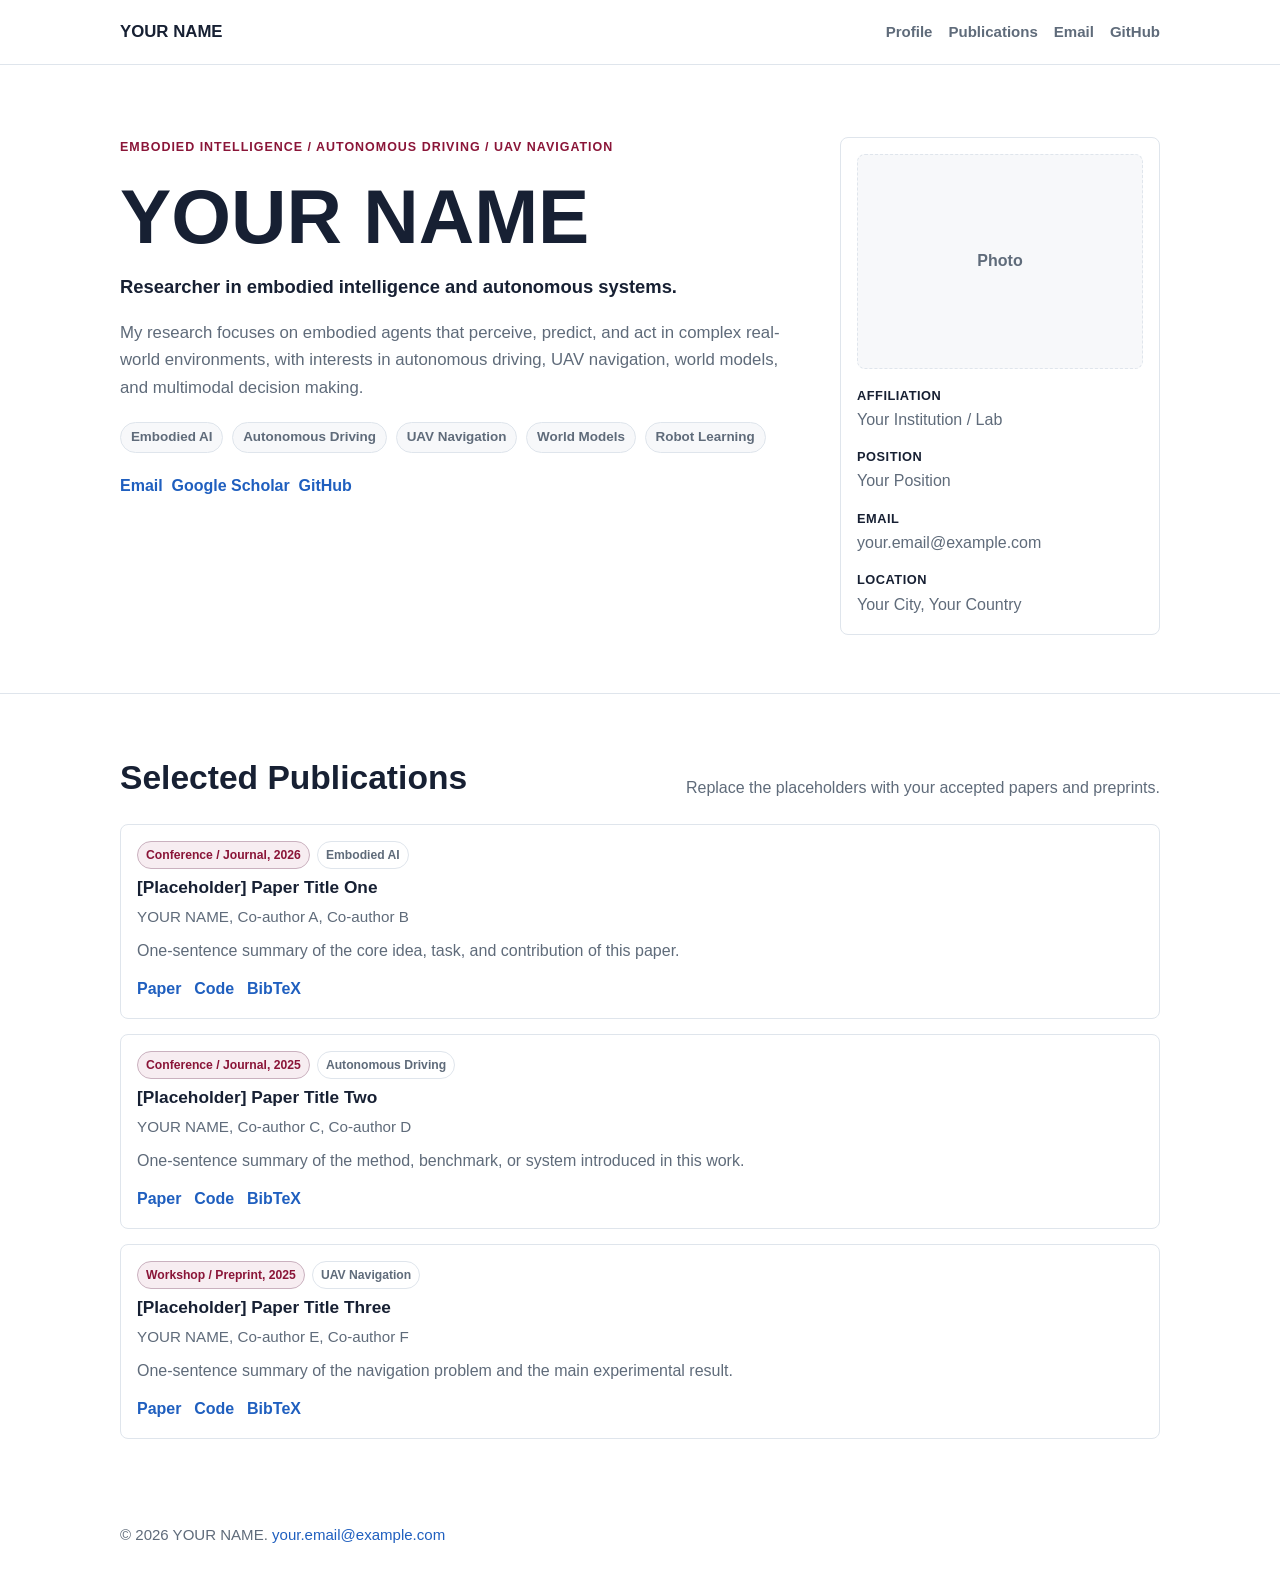
==== commit 2af0db92: "Add personal profile header" ====
--- a/index.html
+++ b/index.html
@@ -3,20 +3,20 @@
   <head>
     <meta charset="UTF-8" />
     <meta name="viewport" content="width=device-width, initial-scale=1.0" />
-    <title>YOUR NAME | Publications</title>
+    <title>YOUR NAME | Academic Homepage</title>
     <meta
       name="description"
-      content="Personal publication homepage of YOUR NAME, focusing on embodied intelligence, autonomous driving, and UAV navigation."
+      content="Personal academic homepage of YOUR NAME, focusing on embodied intelligence, autonomous driving, UAV navigation, and robot learning."
     />
     <meta
       name="keywords"
-      content="Embodied Intelligence,Autonomous Driving,UAV Navigation,Publications"
+      content="Embodied Intelligence,Autonomous Driving,UAV Navigation,Robot Learning,Publications"
     />
     <meta name="author" content="YOUR NAME" />
-    <meta property="og:title" content="YOUR NAME | Publications" />
+    <meta property="og:title" content="YOUR NAME | Academic Homepage" />
     <meta
       property="og:description"
-      content="Publications in embodied intelligence, autonomous driving, and UAV navigation."
+      content="Personal academic homepage and selected publications in embodied intelligence, autonomous driving, and UAV navigation."
     />
     <meta property="og:type" content="website" />
     <meta property="og:url" content="https://YOUR_GITHUB_USERNAME.github.io/" />
@@ -28,6 +28,7 @@
       <div class="container nav-container">
         <a class="brand" href="#top">YOUR NAME</a>
         <nav class="site-nav" aria-label="Primary navigation">
+          <a href="#profile">Profile</a>
           <a href="#publications">Publications</a>
           <a href="mailto:your.email@example.com">Email</a>
           <a href="https://github.com/YOUR_GITHUB_USERNAME" target="_blank" rel="noopener"
@@ -38,21 +39,61 @@
     </header>
 
     <main>
-      <section class="hero">
-        <div class="container">
-          <p class="eyebrow">Embodied Intelligence · Autonomous Driving · UAV Navigation</p>
-          <h1>Publications</h1>
-          <p class="hero-text">
-            Selected research works on embodied agents, autonomous driving,
-            world models, VLA systems, and aerial navigation.
-          </p>
+      <section id="profile" class="hero">
+        <div class="container hero-grid">
+          <div class="hero-main">
+            <p class="eyebrow">Embodied Intelligence / Autonomous Driving / UAV Navigation</p>
+            <h1>YOUR NAME</h1>
+            <p class="role">Researcher in embodied intelligence and autonomous systems.</p>
+            <p class="hero-text">
+              My research focuses on embodied agents that perceive, predict, and
+              act in complex real-world environments, with interests in autonomous
+              driving, UAV navigation, world models, and multimodal decision making.
+            </p>
+            <div class="research-tags" aria-label="Research interests">
+              <span>Embodied AI</span>
+              <span>Autonomous Driving</span>
+              <span>UAV Navigation</span>
+              <span>World Models</span>
+              <span>Robot Learning</span>
+            </div>
+            <div class="profile-links">
+              <a href="mailto:your.email@example.com">Email</a>
+              <a href="#" target="_blank" rel="noopener">Google Scholar</a>
+              <a href="https://github.com/YOUR_GITHUB_USERNAME" target="_blank" rel="noopener"
+                >GitHub</a
+              >
+            </div>
+          </div>
+
+          <aside class="info-card" aria-label="Personal information">
+            <div class="photo-placeholder">Photo</div>
+            <dl>
+              <div>
+                <dt>Affiliation</dt>
+                <dd>Your Institution / Lab</dd>
+              </div>
+              <div>
+                <dt>Position</dt>
+                <dd>Your Position</dd>
+              </div>
+              <div>
+                <dt>Email</dt>
+                <dd>your.email@example.com</dd>
+              </div>
+              <div>
+                <dt>Location</dt>
+                <dd>Your City, Your Country</dd>
+              </div>
+            </dl>
+          </aside>
         </div>
       </section>
 
       <section id="publications" class="section">
         <div class="container">
           <div class="section-heading">
-            <h2>Publications</h2>
+            <h2>Selected Publications</h2>
             <p>Replace the placeholders with your accepted papers and preprints.</p>
           </div>
           <div id="publicationList" class="publication-list"></div>
@@ -63,7 +104,7 @@
     <footer class="site-footer">
       <div class="container">
         <p>
-          &copy; <span id="currentYear"></span> YOUR NAME ·
+          &copy; <span id="currentYear"></span> YOUR NAME.
           <a href="mailto:your.email@example.com">your.email@example.com</a>
         </p>
       </div>
--- a/styles.css
+++ b/styles.css
@@ -30,6 +30,7 @@
 }
 
 body * {
+  min-width: 0;
   max-width: 100%;
 }
 
@@ -78,8 +79,15 @@
 }
 
 .hero {
-  padding: 80px 0 56px;
+  padding: 72px 0 58px;
   border-bottom: 1px solid var(--line);
+}
+
+.hero-grid {
+  display: grid;
+  grid-template-columns: minmax(0, 1fr) 320px;
+  gap: 2.4rem;
+  align-items: start;
 }
 
 .eyebrow {
@@ -100,8 +108,8 @@
 }
 
 h1 {
-  margin-bottom: 0.9rem;
-  font-size: clamp(2.4rem, 7vw, 4.6rem);
+  margin-bottom: 0.6rem;
+  font-size: clamp(2.8rem, 7vw, 4.8rem);
 }
 
 h2 {
@@ -114,22 +122,93 @@
   font-size: 1.08rem;
 }
 
+.role {
+  margin: 0 0 1rem;
+  color: var(--text);
+  font-size: 1.15rem;
+  font-weight: 700;
+}
+
 .hero-text {
   max-width: 760px;
   margin: 0;
   color: var(--muted);
-  font-size: 1.08rem;
+  font-size: 1.05rem;
   overflow-wrap: anywhere;
+}
+
+.research-tags,
+.profile-links {
+  display: flex;
+  flex-wrap: wrap;
+  gap: 0.55rem;
+}
+
+.research-tags {
+  margin: 1.25rem 0;
+}
+
+.research-tags span {
+  border: 1px solid var(--line);
+  border-radius: 999px;
+  padding: 0.24rem 0.62rem;
+  background: var(--surface-alt);
+  color: var(--muted);
+  font-size: 0.84rem;
+  font-weight: 800;
+}
+
+.profile-links a {
+  color: var(--link);
+  font-weight: 800;
+}
+
+.info-card {
+  border: 1px solid var(--line);
+  border-radius: 8px;
+  padding: 1rem;
+  background: var(--surface);
+}
+
+.photo-placeholder {
+  width: 100%;
+  aspect-ratio: 4 / 3;
+  display: grid;
+  place-items: center;
+  margin-bottom: 1rem;
+  border: 1px dashed var(--line);
+  border-radius: 8px;
+  background: var(--surface-alt);
+  color: var(--muted);
+  font-weight: 800;
+}
+
+.info-card dl {
+  display: grid;
+  gap: 0.8rem;
+  margin: 0;
+}
+
+.info-card div {
+  display: grid;
+  gap: 0.08rem;
+}
+
+.info-card dt {
+  color: var(--text);
+  font-size: 0.8rem;
+  font-weight: 900;
+  letter-spacing: 0.04em;
+  text-transform: uppercase;
+}
+
+.info-card dd {
+  margin: 0;
+  color: var(--muted);
 }
 
 .section {
   padding: 64px 0;
-}
-
-.section-alt {
-  background: var(--surface-alt);
-  border-top: 1px solid var(--line);
-  border-bottom: 1px solid var(--line);
 }
 
 .section-heading {
@@ -147,9 +226,15 @@
   text-align: right;
 }
 
+.publication-list {
+  display: grid;
+  gap: 0.9rem;
+}
+
 .publication-item {
   border: 1px solid var(--line);
   border-radius: 8px;
+  padding: 1rem;
   background: var(--surface);
 }
 
@@ -175,8 +260,19 @@
   color: var(--accent);
 }
 
-.publication-meta,
+.publication-title {
+  margin: 0;
+}
+
+.publication-meta {
+  margin: 0.35rem 0 0.55rem;
+  color: var(--muted);
+  font-size: 0.95rem;
+  overflow-wrap: anywhere;
+}
+
 .publication-summary {
+  margin: 0 0 0.75rem;
   color: var(--muted);
   overflow-wrap: anywhere;
 }
@@ -190,28 +286,6 @@
 .links a {
   color: var(--link);
   font-weight: 800;
-}
-
-.publication-list {
-  display: grid;
-  gap: 0.9rem;
-}
-
-.publication-item {
-  padding: 1rem;
-}
-
-.publication-title {
-  margin: 0;
-}
-
-.publication-meta {
-  margin: 0.35rem 0 0.55rem;
-  font-size: 0.95rem;
-}
-
-.publication-summary {
-  margin: 0 0 0.75rem;
 }
 
 .site-footer {
@@ -245,22 +319,26 @@
     justify-content: flex-start;
   }
 
+  .hero {
+    padding: 52px 0 42px;
+  }
+
+  .hero-grid {
+    grid-template-columns: 1fr;
+    gap: 1.4rem;
+  }
+
   .section-heading p {
     text-align: left;
   }
 
-  .hero {
-    padding: 56px 0 42px;
-  }
-
   h1 {
-    font-size: 2.45rem;
+    font-size: 2.8rem;
   }
 
   .eyebrow {
     overflow-wrap: anywhere;
   }
-
 }
 
 @media (max-width: 520px) {
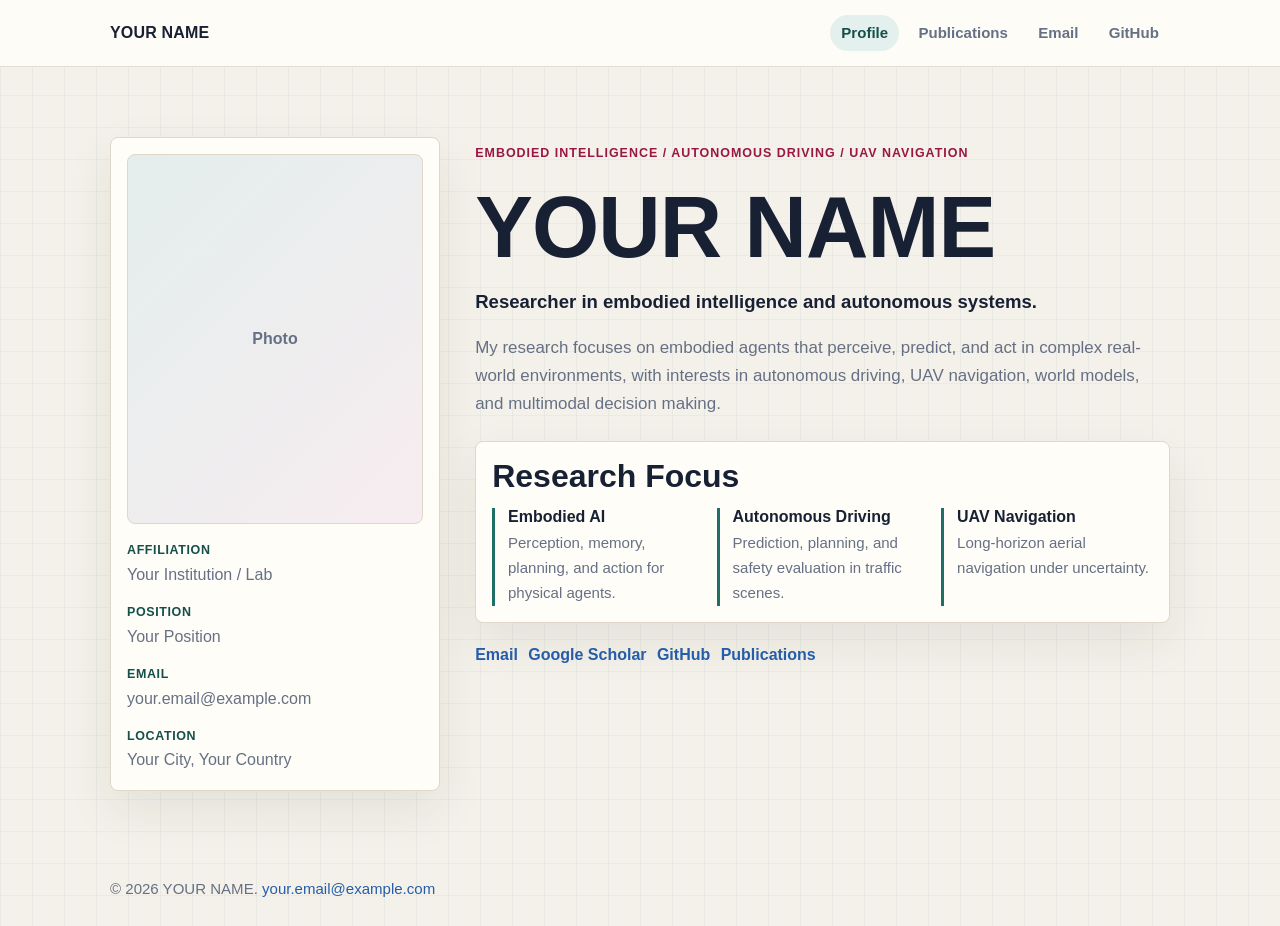
==== commit b50286b9: "Split profile and publications pages" ====
--- a/index.html
+++ b/index.html
@@ -16,7 +16,7 @@
     <meta property="og:title" content="YOUR NAME | Academic Homepage" />
     <meta
       property="og:description"
-      content="Personal academic homepage and selected publications in embodied intelligence, autonomous driving, and UAV navigation."
+      content="Personal academic homepage in embodied intelligence, autonomous driving, and UAV navigation."
     />
     <meta property="og:type" content="website" />
     <meta property="og:url" content="https://YOUR_GITHUB_USERNAME.github.io/" />
@@ -24,12 +24,12 @@
     <link rel="stylesheet" href="styles.css" />
   </head>
   <body>
-    <header class="site-header" id="top">
+    <header class="site-header">
       <div class="container nav-container">
-        <a class="brand" href="#top">YOUR NAME</a>
+        <a class="brand" href="index.html" data-page-link>YOUR NAME</a>
         <nav class="site-nav" aria-label="Primary navigation">
-          <a href="#profile">Profile</a>
-          <a href="#publications">Publications</a>
+          <a class="active" href="index.html" data-page-link>Profile</a>
+          <a href="publications.html" data-page-link>Publications</a>
           <a href="mailto:your.email@example.com">Email</a>
           <a href="https://github.com/YOUR_GITHUB_USERNAME" target="_blank" rel="noopener"
             >GitHub</a
@@ -38,35 +38,10 @@
       </div>
     </header>
 
-    <main>
-      <section id="profile" class="hero">
-        <div class="container hero-grid">
-          <div class="hero-main">
-            <p class="eyebrow">Embodied Intelligence / Autonomous Driving / UAV Navigation</p>
-            <h1>YOUR NAME</h1>
-            <p class="role">Researcher in embodied intelligence and autonomous systems.</p>
-            <p class="hero-text">
-              My research focuses on embodied agents that perceive, predict, and
-              act in complex real-world environments, with interests in autonomous
-              driving, UAV navigation, world models, and multimodal decision making.
-            </p>
-            <div class="research-tags" aria-label="Research interests">
-              <span>Embodied AI</span>
-              <span>Autonomous Driving</span>
-              <span>UAV Navigation</span>
-              <span>World Models</span>
-              <span>Robot Learning</span>
-            </div>
-            <div class="profile-links">
-              <a href="mailto:your.email@example.com">Email</a>
-              <a href="#" target="_blank" rel="noopener">Google Scholar</a>
-              <a href="https://github.com/YOUR_GITHUB_USERNAME" target="_blank" rel="noopener"
-                >GitHub</a
-              >
-            </div>
-          </div>
-
-          <aside class="info-card" aria-label="Personal information">
+    <main class="page-shell">
+      <section class="profile-page">
+        <div class="container profile-grid">
+          <aside class="portrait-card" aria-label="Personal information">
             <div class="photo-placeholder">Photo</div>
             <dl>
               <div>
@@ -87,16 +62,44 @@
               </div>
             </dl>
           </aside>
-        </div>
-      </section>
 
-      <section id="publications" class="section">
-        <div class="container">
-          <div class="section-heading">
-            <h2>Selected Publications</h2>
-            <p>Replace the placeholders with your accepted papers and preprints.</p>
+          <div class="profile-main">
+            <p class="eyebrow">Embodied Intelligence / Autonomous Driving / UAV Navigation</p>
+            <h1>YOUR NAME</h1>
+            <p class="role">Researcher in embodied intelligence and autonomous systems.</p>
+            <p class="lead">
+              My research focuses on embodied agents that perceive, predict, and
+              act in complex real-world environments, with interests in autonomous
+              driving, UAV navigation, world models, and multimodal decision making.
+            </p>
+
+            <div class="research-panel" aria-label="Research interests">
+              <h2>Research Focus</h2>
+              <div class="focus-list">
+                <article>
+                  <h3>Embodied AI</h3>
+                  <p>Perception, memory, planning, and action for physical agents.</p>
+                </article>
+                <article>
+                  <h3>Autonomous Driving</h3>
+                  <p>Prediction, planning, and safety evaluation in traffic scenes.</p>
+                </article>
+                <article>
+                  <h3>UAV Navigation</h3>
+                  <p>Long-horizon aerial navigation under uncertainty.</p>
+                </article>
+              </div>
+            </div>
+
+            <div class="profile-links">
+              <a href="mailto:your.email@example.com">Email</a>
+              <a href="#" target="_blank" rel="noopener">Google Scholar</a>
+              <a href="https://github.com/YOUR_GITHUB_USERNAME" target="_blank" rel="noopener"
+                >GitHub</a
+              >
+              <a href="publications.html" data-page-link>Publications</a>
+            </div>
           </div>
-          <div id="publicationList" class="publication-list"></div>
         </div>
       </section>
     </main>
--- a/styles.css
+++ b/styles.css
@@ -1,13 +1,16 @@
 :root {
-  --bg: #ffffff;
-  --surface: #ffffff;
-  --surface-alt: #f7f8fa;
-  --text: #172033;
-  --muted: #5f6b7a;
-  --line: #dfe5ec;
-  --accent: #8a1538;
-  --accent-soft: #f7edf1;
-  --link: #1f5fbf;
+  --bg: #f4f1ea;
+  --paper: #fffdf8;
+  --paper-strong: #ffffff;
+  --ink: #182033;
+  --muted: #667085;
+  --line: #ded7ca;
+  --accent: #1f6f68;
+  --accent-strong: #154f4a;
+  --accent-soft: #e4f0ed;
+  --ruby: #9a1744;
+  --link: #255da8;
+  --shadow: 0 18px 50px rgba(44, 37, 28, 0.08);
 }
 
 *,
@@ -21,17 +24,21 @@
 }
 
 body {
+  min-height: 100vh;
   margin: 0;
   overflow-x: hidden;
-  background: var(--bg);
-  color: var(--text);
+  background:
+    linear-gradient(90deg, rgba(31, 111, 104, 0.06) 1px, transparent 1px),
+    linear-gradient(0deg, rgba(154, 23, 68, 0.045) 1px, transparent 1px),
+    var(--bg);
+  background-size: 32px 32px;
+  color: var(--ink);
   font-family: Inter, "Segoe UI", Roboto, Arial, sans-serif;
   line-height: 1.65;
 }
 
 body * {
   min-width: 0;
-  max-width: 100%;
 }
 
 a {
@@ -40,18 +47,21 @@
 }
 
 .container {
-  width: min(1040px, calc(100% - 32px));
+  width: min(1060px, calc(100% - 40px));
   margin: 0 auto;
 }
 
 .site-header {
-  border-bottom: 1px solid var(--line);
-  background: color-mix(in srgb, var(--surface) 94%, transparent);
-  backdrop-filter: blur(10px);
+  position: sticky;
+  top: 0;
+  z-index: 20;
+  border-bottom: 1px solid rgba(222, 215, 202, 0.85);
+  background: color-mix(in srgb, var(--paper) 90%, transparent);
+  backdrop-filter: blur(14px);
 }
 
 .nav-container {
-  min-height: 64px;
+  min-height: 66px;
   display: flex;
   align-items: center;
   justify-content: space-between;
@@ -59,8 +69,9 @@
 }
 
 .brand {
-  font-size: 1.05rem;
-  font-weight: 800;
+  color: var(--ink);
+  font-weight: 900;
+  letter-spacing: 0.01em;
 }
 
 .site-nav {
@@ -68,31 +79,110 @@
   flex-wrap: wrap;
   align-items: center;
   justify-content: flex-end;
-  gap: 1rem;
+  gap: 0.5rem;
   color: var(--muted);
   font-size: 0.94rem;
-  font-weight: 700;
-}
-
-.site-nav a:hover {
-  color: var(--accent);
-}
-
-.hero {
-  padding: 72px 0 58px;
-  border-bottom: 1px solid var(--line);
-}
-
-.hero-grid {
-  display: grid;
-  grid-template-columns: minmax(0, 1fr) 320px;
-  gap: 2.4rem;
+  font-weight: 800;
+}
+
+.site-nav a {
+  border-radius: 999px;
+  padding: 0.32rem 0.7rem;
+}
+
+.site-nav a:hover,
+.site-nav a.active {
+  background: var(--accent-soft);
+  color: var(--accent-strong);
+}
+
+.page-shell {
+  opacity: 0;
+  transform: translateY(10px);
+  transition: opacity 0.28s ease, transform 0.28s ease;
+}
+
+body.page-ready .page-shell {
+  opacity: 1;
+  transform: translateY(0);
+}
+
+body.page-leaving .page-shell {
+  opacity: 0;
+  transform: translateY(-8px);
+}
+
+.profile-page,
+.publication-page {
+  padding: 70px 0;
+}
+
+.profile-grid {
+  display: grid;
+  grid-template-columns: 330px minmax(0, 1fr);
+  gap: 2.2rem;
   align-items: start;
 }
 
+.portrait-card,
+.research-panel,
+.publication-item {
+  border: 1px solid var(--line);
+  border-radius: 8px;
+  background: var(--paper);
+  box-shadow: var(--shadow);
+}
+
+.portrait-card {
+  padding: 1rem;
+}
+
+.photo-placeholder {
+  width: 100%;
+  aspect-ratio: 4 / 5;
+  display: grid;
+  place-items: center;
+  margin-bottom: 1rem;
+  border: 1px solid var(--line);
+  border-radius: 8px;
+  background:
+    linear-gradient(135deg, rgba(31, 111, 104, 0.12), rgba(154, 23, 68, 0.08)),
+    var(--paper-strong);
+  color: var(--muted);
+  font-weight: 900;
+}
+
+.portrait-card dl {
+  display: grid;
+  gap: 0.85rem;
+  margin: 0;
+}
+
+.portrait-card div {
+  display: grid;
+  gap: 0.08rem;
+}
+
+.portrait-card dt {
+  color: var(--accent-strong);
+  font-size: 0.78rem;
+  font-weight: 900;
+  letter-spacing: 0.05em;
+  text-transform: uppercase;
+}
+
+.portrait-card dd {
+  margin: 0;
+  color: var(--muted);
+}
+
+.profile-main {
+  padding-top: 0.4rem;
+}
+
 .eyebrow {
-  margin: 0 0 0.8rem;
-  color: var(--accent);
+  margin: 0 0 0.85rem;
+  color: var(--ruby);
   font-size: 0.78rem;
   font-weight: 900;
   letter-spacing: 0.08em;
@@ -103,139 +193,102 @@
 h2,
 h3 {
   margin-top: 0;
-  line-height: 1.2;
+  line-height: 1.15;
   overflow-wrap: anywhere;
 }
 
 h1 {
-  margin-bottom: 0.6rem;
-  font-size: clamp(2.8rem, 7vw, 4.8rem);
+  margin-bottom: 0.65rem;
+  font-size: clamp(3rem, 7vw, 5.4rem);
+  letter-spacing: -0.01em;
 }
 
 h2 {
-  margin-bottom: 0.2rem;
-  font-size: clamp(1.5rem, 4vw, 2.1rem);
+  margin-bottom: 0.8rem;
+  font-size: clamp(1.45rem, 3vw, 2rem);
 }
 
 h3 {
-  margin-bottom: 0.45rem;
-  font-size: 1.08rem;
+  margin-bottom: 0.32rem;
+  font-size: 1rem;
 }
 
 .role {
   margin: 0 0 1rem;
-  color: var(--text);
-  font-size: 1.15rem;
-  font-weight: 700;
-}
-
-.hero-text {
+  color: var(--ink);
+  font-size: 1.16rem;
+  font-weight: 850;
+}
+
+.lead {
   max-width: 760px;
   margin: 0;
   color: var(--muted);
-  font-size: 1.05rem;
-  overflow-wrap: anywhere;
-}
-
-.research-tags,
-.profile-links {
+  font-size: 1.06rem;
+}
+
+.research-panel {
+  margin: 1.45rem 0 1.2rem;
+  padding: 1rem;
+}
+
+.focus-list {
+  display: grid;
+  grid-template-columns: repeat(3, minmax(0, 1fr));
+  gap: 0.8rem;
+}
+
+.focus-list article {
+  border-left: 3px solid var(--accent);
+  padding-left: 0.8rem;
+}
+
+.focus-list p {
+  margin: 0;
+  color: var(--muted);
+  font-size: 0.94rem;
+}
+
+.profile-links,
+.links,
+.publication-toolbar {
   display: flex;
   flex-wrap: wrap;
-  gap: 0.55rem;
-}
-
-.research-tags {
-  margin: 1.25rem 0;
-}
-
-.research-tags span {
+  gap: 0.65rem;
+}
+
+.profile-links a,
+.links a {
+  color: var(--link);
+  font-weight: 900;
+}
+
+.publication-hero {
+  max-width: 800px;
+  margin-bottom: 1.5rem;
+}
+
+.publication-toolbar {
+  margin-bottom: 1rem;
+}
+
+.publication-toolbar span {
   border: 1px solid var(--line);
   border-radius: 999px;
-  padding: 0.24rem 0.62rem;
-  background: var(--surface-alt);
+  padding: 0.26rem 0.65rem;
+  background: var(--paper);
   color: var(--muted);
   font-size: 0.84rem;
-  font-weight: 800;
-}
-
-.profile-links a {
-  color: var(--link);
-  font-weight: 800;
-}
-
-.info-card {
-  border: 1px solid var(--line);
-  border-radius: 8px;
+  font-weight: 850;
+}
+
+.publication-list {
+  display: grid;
+  gap: 0.9rem;
+}
+
+.publication-item {
   padding: 1rem;
-  background: var(--surface);
-}
-
-.photo-placeholder {
-  width: 100%;
-  aspect-ratio: 4 / 3;
-  display: grid;
-  place-items: center;
-  margin-bottom: 1rem;
-  border: 1px dashed var(--line);
-  border-radius: 8px;
-  background: var(--surface-alt);
-  color: var(--muted);
-  font-weight: 800;
-}
-
-.info-card dl {
-  display: grid;
-  gap: 0.8rem;
-  margin: 0;
-}
-
-.info-card div {
-  display: grid;
-  gap: 0.08rem;
-}
-
-.info-card dt {
-  color: var(--text);
-  font-size: 0.8rem;
-  font-weight: 900;
-  letter-spacing: 0.04em;
-  text-transform: uppercase;
-}
-
-.info-card dd {
-  margin: 0;
-  color: var(--muted);
-}
-
-.section {
-  padding: 64px 0;
-}
-
-.section-heading {
-  display: flex;
-  align-items: end;
-  justify-content: space-between;
-  gap: 1rem;
-  margin-bottom: 1.4rem;
-}
-
-.section-heading p {
-  max-width: 480px;
-  margin: 0;
-  color: var(--muted);
-  text-align: right;
-}
-
-.publication-list {
-  display: grid;
-  gap: 0.9rem;
-}
-
-.publication-item {
-  border: 1px solid var(--line);
-  border-radius: 8px;
-  padding: 1rem;
-  background: var(--surface);
 }
 
 .meta-row {
@@ -251,13 +304,13 @@
   padding: 0.18rem 0.5rem;
   color: var(--muted);
   font-size: 0.76rem;
-  font-weight: 800;
+  font-weight: 850;
 }
 
 .badge.highlight {
-  border-color: color-mix(in srgb, var(--accent) 25%, var(--line));
-  background: var(--accent-soft);
-  color: var(--accent);
+  border-color: color-mix(in srgb, var(--ruby) 25%, var(--line));
+  background: #fbedf2;
+  color: var(--ruby);
 }
 
 .publication-title {
@@ -268,28 +321,15 @@
   margin: 0.35rem 0 0.55rem;
   color: var(--muted);
   font-size: 0.95rem;
-  overflow-wrap: anywhere;
 }
 
 .publication-summary {
   margin: 0 0 0.75rem;
   color: var(--muted);
-  overflow-wrap: anywhere;
-}
-
-.links {
-  display: flex;
-  flex-wrap: wrap;
-  gap: 0.8rem;
-}
-
-.links a {
-  color: var(--link);
-  font-weight: 800;
 }
 
 .site-footer {
-  padding: 1.2rem 0 1.6rem;
+  padding: 1rem 0 1.5rem;
   color: var(--muted);
   font-size: 0.94rem;
 }
@@ -302,47 +342,52 @@
   color: var(--link);
 }
 
-@media (max-width: 820px) {
+@media (prefers-reduced-motion: reduce) {
+  .page-shell {
+    transition: none;
+  }
+}
+
+@media (max-width: 860px) {
   .container {
-    width: min(358px, calc(100% - 32px));
+    width: min(380px, calc(100% - 32px));
     margin-left: 16px;
     margin-right: 16px;
   }
 
-  .nav-container,
-  .section-heading {
+  .nav-container {
     align-items: flex-start;
     flex-direction: column;
+    padding: 0.8rem 0;
   }
 
   .site-nav {
     justify-content: flex-start;
   }
 
-  .hero {
-    padding: 52px 0 42px;
-  }
-
-  .hero-grid {
+  .profile-page,
+  .publication-page {
+    padding: 44px 0;
+  }
+
+  .profile-grid,
+  .focus-list {
     grid-template-columns: 1fr;
-    gap: 1.4rem;
-  }
-
-  .section-heading p {
-    text-align: left;
+  }
+
+  .profile-main {
+    order: 1;
+  }
+
+  .portrait-card {
+    order: 2;
   }
 
   h1 {
-    font-size: 2.8rem;
-  }
-
-  .eyebrow {
-    overflow-wrap: anywhere;
-  }
-}
-
-@media (max-width: 520px) {
-  .section {
-    padding: 48px 0;
-  }
-}
+    font-size: 3rem;
+  }
+
+  .photo-placeholder {
+    aspect-ratio: 16 / 10;
+  }
+}
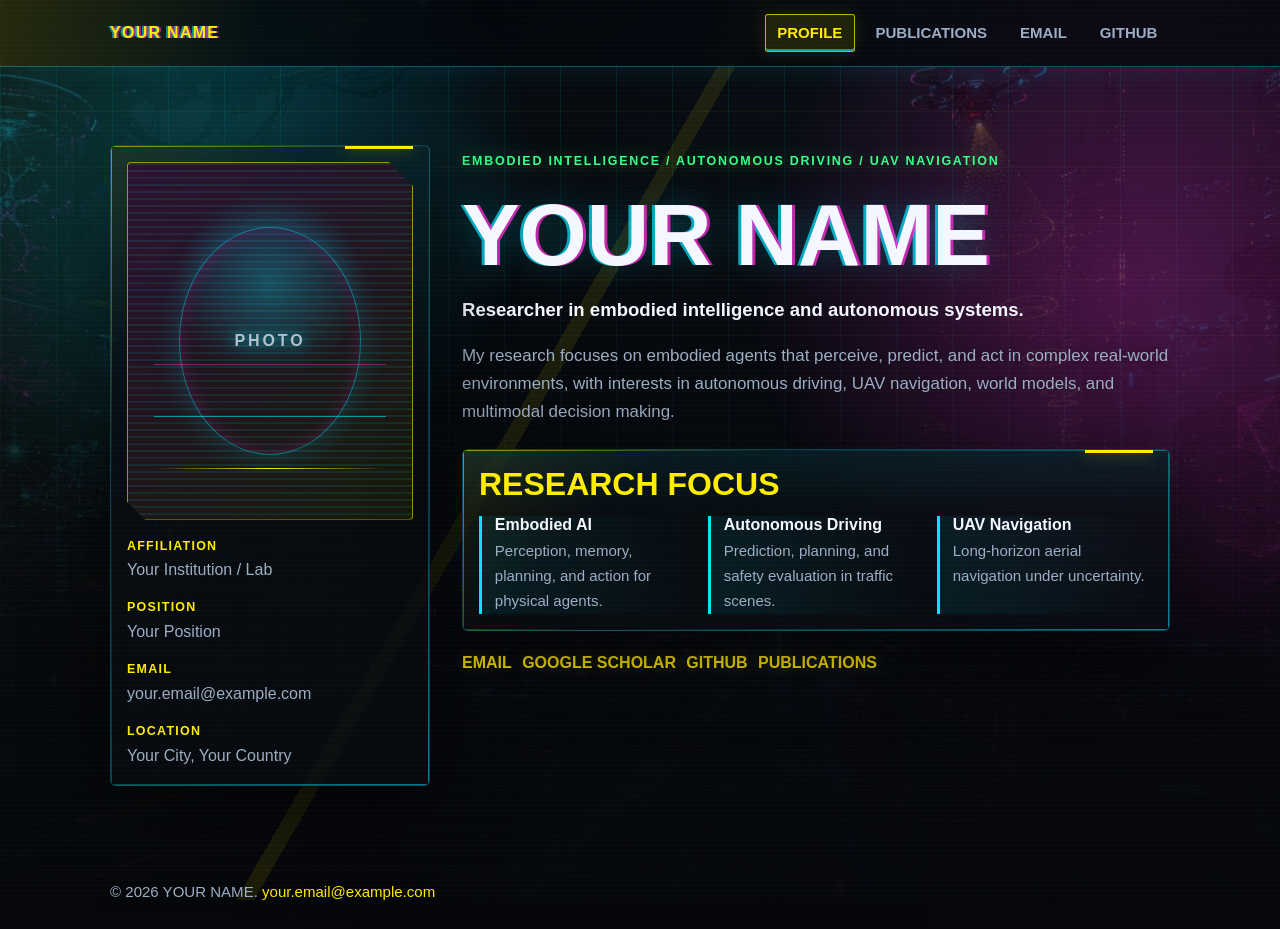
==== commit cbec6ee4: "Restyle homepage with cyberpunk theme" ====
--- a/index.html
+++ b/index.html
@@ -21,9 +21,11 @@
     <meta property="og:type" content="website" />
     <meta property="og:url" content="https://YOUR_GITHUB_USERNAME.github.io/" />
     <link rel="icon" type="image/x-icon" href="assets/favicon.ico" />
+    <link rel="preload" href="assets/cyberpunk-city.jpg" as="image" />
     <link rel="stylesheet" href="styles.css" />
   </head>
   <body>
+    <div class="site-atmosphere" aria-hidden="true"></div>
     <header class="site-header">
       <div class="container nav-container">
         <a class="brand" href="index.html" data-page-link>YOUR NAME</a>
--- a/styles.css
+++ b/styles.css
@@ -1,16 +1,20 @@
 :root {
-  --bg: #f4f1ea;
-  --paper: #fffdf8;
-  --paper-strong: #ffffff;
-  --ink: #182033;
-  --muted: #667085;
-  --line: #ded7ca;
-  --accent: #1f6f68;
-  --accent-strong: #154f4a;
-  --accent-soft: #e4f0ed;
-  --ruby: #9a1744;
-  --link: #255da8;
-  --shadow: 0 18px 50px rgba(44, 37, 28, 0.08);
+  --bg: #05070b;
+  --panel: rgba(8, 13, 18, 0.8);
+  --panel-strong: rgba(10, 17, 24, 0.92);
+  --ink: #f4f7ff;
+  --muted: #9caec3;
+  --line: rgba(0, 229, 255, 0.26);
+  --line-hot: rgba(255, 237, 0, 0.72);
+  --cyan: #00e5ff;
+  --magenta: #ff2bd6;
+  --yellow: #ffed00;
+  --red: #ff3d5a;
+  --green: #39ff88;
+  --link: #ffe800;
+  --shadow: 0 22px 80px rgba(0, 0, 0, 0.62);
+  --tx: 50vw;
+  --ty: 50vh;
 }
 
 *,
@@ -28,17 +32,59 @@
   margin: 0;
   overflow-x: hidden;
   background:
-    linear-gradient(90deg, rgba(31, 111, 104, 0.06) 1px, transparent 1px),
-    linear-gradient(0deg, rgba(154, 23, 68, 0.045) 1px, transparent 1px),
+    linear-gradient(180deg, rgba(5, 7, 11, 0.62), rgba(5, 7, 11, 0.98) 78%),
+    linear-gradient(90deg, rgba(255, 237, 0, 0.12), transparent 28%, transparent 72%, rgba(255, 43, 214, 0.14)),
+    url("assets/cyberpunk-city.jpg") center top / cover fixed,
     var(--bg);
-  background-size: 32px 32px;
   color: var(--ink);
-  font-family: Inter, "Segoe UI", Roboto, Arial, sans-serif;
+  font-family: "Rajdhani", "Orbitron", Inter, "Segoe UI", Roboto, Arial, sans-serif;
   line-height: 1.65;
 }
 
 body * {
   min-width: 0;
+}
+
+body::before,
+body::after,
+.site-atmosphere {
+  position: fixed;
+  inset: 0;
+  pointer-events: none;
+}
+
+body::before {
+  content: "";
+  z-index: 0;
+  background:
+    linear-gradient(90deg, rgba(0, 229, 255, 0.12) 1px, transparent 1px),
+    linear-gradient(0deg, rgba(255, 237, 0, 0.08) 1px, transparent 1px);
+  background-size: 56px 56px;
+  mask-image: linear-gradient(180deg, rgba(0, 0, 0, 0.78), transparent 82%);
+}
+
+body::after {
+  content: "";
+  z-index: 60;
+  background:
+    repeating-linear-gradient(
+      180deg,
+      rgba(255, 255, 255, 0.045) 0,
+      rgba(255, 255, 255, 0.045) 1px,
+      transparent 1px,
+      transparent 5px
+    );
+  mix-blend-mode: screen;
+  opacity: 0.28;
+}
+
+.site-atmosphere {
+  z-index: 0;
+  background:
+    radial-gradient(circle at 16% 20%, rgba(0, 229, 255, 0.3), transparent 21rem),
+    radial-gradient(circle at 88% 32%, rgba(255, 43, 214, 0.3), transparent 24rem),
+    linear-gradient(120deg, transparent 0 42%, rgba(255, 237, 0, 0.11) 42% 43%, transparent 43% 100%);
+  opacity: 0.86;
 }
 
 a {
@@ -55,9 +101,18 @@
   position: sticky;
   top: 0;
   z-index: 20;
-  border-bottom: 1px solid rgba(222, 215, 202, 0.85);
-  background: color-mix(in srgb, var(--paper) 90%, transparent);
-  backdrop-filter: blur(14px);
+  border-bottom: 1px solid rgba(0, 229, 255, 0.34);
+  background:
+    linear-gradient(90deg, rgba(255, 237, 0, 0.13), transparent 21%),
+    rgba(4, 8, 13, 0.78);
+  backdrop-filter: blur(18px) saturate(1.35);
+  box-shadow: 0 0 28px rgba(0, 229, 255, 0.1);
+}
+
+.page-shell,
+.site-footer {
+  position: relative;
+  z-index: 1;
 }
 
 .nav-container {
@@ -69,9 +124,12 @@
 }
 
 .brand {
-  color: var(--ink);
+  position: relative;
+  color: var(--yellow);
   font-weight: 900;
-  letter-spacing: 0.01em;
+  letter-spacing: 0.08em;
+  text-transform: uppercase;
+  text-shadow: 2px 0 rgba(255, 43, 214, 0.58), -2px 0 rgba(0, 229, 255, 0.58);
 }
 
 .site-nav {
@@ -83,79 +141,232 @@
   color: var(--muted);
   font-size: 0.94rem;
   font-weight: 800;
+  text-transform: uppercase;
 }
 
 .site-nav a {
-  border-radius: 999px;
-  padding: 0.32rem 0.7rem;
+  position: relative;
+  border: 1px solid transparent;
+  border-radius: 3px;
+  padding: 0.34rem 0.72rem;
+  transition: color 0.18s ease, border-color 0.18s ease, background 0.18s ease;
 }
 
 .site-nav a:hover,
 .site-nav a.active {
-  background: var(--accent-soft);
-  color: var(--accent-strong);
+  border-color: rgba(255, 237, 0, 0.72);
+  background: rgba(255, 237, 0, 0.11);
+  color: var(--yellow);
+  box-shadow: inset 0 -2px 0 rgba(0, 229, 255, 0.62), 0 0 18px rgba(255, 237, 0, 0.13);
 }
 
 .page-shell {
-  opacity: 0;
-  transform: translateY(10px);
-  transition: opacity 0.28s ease, transform 0.28s ease;
-}
-
-body.page-ready .page-shell {
   opacity: 1;
   transform: translateY(0);
+  animation: page-in 0.58s cubic-bezier(0.2, 0.8, 0.2, 1) both;
+  transition: opacity 0.42s ease, transform 0.42s ease, filter 0.42s ease;
+}
+
+@keyframes page-in {
+  from {
+    opacity: 0;
+    clip-path: inset(0 0 100% 0);
+    filter: saturate(1.6) hue-rotate(18deg);
+    transform: translateY(16px) skewY(-1deg);
+  }
+
+  to {
+    opacity: 1;
+    clip-path: inset(0);
+    filter: none;
+    transform: translateY(0);
+  }
 }
 
 body.page-leaving .page-shell {
   opacity: 0;
-  transform: translateY(-8px);
+  filter: blur(4px) saturate(1.8);
+  transform: translateY(-12px) skewY(1.2deg);
+}
+
+.route-transition {
+  position: fixed;
+  inset: 0;
+  z-index: 100;
+  pointer-events: none;
+  opacity: 0;
+}
+
+.route-transition::before,
+.route-transition::after {
+  content: "";
+  position: absolute;
+  inset: 0;
+}
+
+.route-transition::before {
+  background:
+    radial-gradient(circle at var(--tx) var(--ty), rgba(255, 237, 0, 0.7) 0 10rem, rgba(0, 229, 255, 0.24) 18rem, transparent 42rem),
+    linear-gradient(90deg, transparent, rgba(0, 229, 255, 0.24), rgba(255, 43, 214, 0.24), transparent);
+  clip-path: circle(0 at var(--tx) var(--ty));
+}
+
+.route-transition::after {
+  background:
+    repeating-linear-gradient(90deg, rgba(255, 237, 0, 0.95) 0 10px, #05070b 10px 18px, rgba(0, 229, 255, 0.8) 18px 22px),
+    linear-gradient(180deg, rgba(255, 43, 214, 0.28), transparent);
+  transform: translateX(-110%) skewX(-12deg);
+}
+
+body.route-leaving .route-transition,
+body.route-arriving .route-transition {
+  opacity: 1;
+}
+
+body.route-leaving .route-transition::before {
+  animation: route-bloom 0.5s ease forwards;
+}
+
+body.route-leaving .route-transition::after {
+  animation: route-slice 0.58s cubic-bezier(0.8, 0, 0.2, 1) forwards;
+}
+
+body.route-arriving .route-transition::before {
+  animation: route-bloom-out 0.62s ease forwards;
+}
+
+@keyframes route-bloom {
+  to {
+    clip-path: circle(150vmax at var(--tx) var(--ty));
+  }
+}
+
+@keyframes route-bloom-out {
+  from {
+    clip-path: circle(150vmax at var(--tx) var(--ty));
+  }
+
+  to {
+    clip-path: circle(0 at var(--tx) var(--ty));
+  }
+}
+
+@keyframes route-slice {
+  0% {
+    transform: translateX(-110%) skewX(-12deg);
+  }
+
+  48% {
+    transform: translateX(-12%) skewX(-12deg);
+  }
+
+  100% {
+    transform: translateX(110%) skewX(-12deg);
+  }
 }
 
 .profile-page,
 .publication-page {
-  padding: 70px 0;
+  padding: 78px 0;
 }
 
 .profile-grid {
   display: grid;
-  grid-template-columns: 330px minmax(0, 1fr);
-  gap: 2.2rem;
+  grid-template-columns: 320px minmax(0, 1fr);
+  gap: 2rem;
   align-items: start;
 }
 
 .portrait-card,
 .research-panel,
 .publication-item {
+  position: relative;
   border: 1px solid var(--line);
-  border-radius: 8px;
-  background: var(--paper);
+  border-radius: 6px;
+  background:
+    linear-gradient(135deg, rgba(255, 237, 0, 0.08), transparent 22%),
+    linear-gradient(180deg, rgba(0, 229, 255, 0.08), transparent 36%),
+    var(--panel);
   box-shadow: var(--shadow);
+  overflow: hidden;
+}
+
+.portrait-card::before,
+.research-panel::before,
+.publication-item::before {
+  content: "";
+  position: absolute;
+  inset: 0;
+  border: 1px solid transparent;
+  border-image: linear-gradient(135deg, var(--yellow), transparent 35%, var(--cyan)) 1;
+  opacity: 0.55;
+  pointer-events: none;
+}
+
+.portrait-card::after,
+.research-panel::after,
+.publication-item::after {
+  content: "";
+  position: absolute;
+  width: 68px;
+  height: 3px;
+  right: 1rem;
+  top: 0;
+  background: var(--yellow);
+  box-shadow: 0 0 16px rgba(255, 237, 0, 0.5);
 }
 
 .portrait-card {
   padding: 1rem;
+  backdrop-filter: blur(14px);
 }
 
 .photo-placeholder {
+  position: relative;
   width: 100%;
   aspect-ratio: 4 / 5;
   display: grid;
   place-items: center;
   margin-bottom: 1rem;
-  border: 1px solid var(--line);
-  border-radius: 8px;
-  background:
-    linear-gradient(135deg, rgba(31, 111, 104, 0.12), rgba(154, 23, 68, 0.08)),
-    var(--paper-strong);
-  color: var(--muted);
+  border: 1px solid rgba(255, 237, 0, 0.58);
+  border-radius: 4px;
+  background:
+    repeating-linear-gradient(180deg, rgba(0, 229, 255, 0.1) 0 2px, transparent 2px 7px),
+    radial-gradient(circle at 50% 34%, rgba(0, 229, 255, 0.28), transparent 34%),
+    linear-gradient(145deg, rgba(255, 43, 214, 0.16), rgba(255, 237, 0, 0.08)),
+    rgba(3, 8, 12, 0.88);
+  color: rgba(244, 247, 255, 0.7);
   font-weight: 900;
+  letter-spacing: 0.18em;
+  text-transform: uppercase;
+  text-shadow: 0 0 14px rgba(0, 229, 255, 0.75);
+  clip-path: polygon(0 0, calc(100% - 24px) 0, 100% 24px, 100% 100%, 18px 100%, 0 calc(100% - 18px));
+}
+
+.photo-placeholder::before {
+  content: "";
+  position: absolute;
+  inset: 18%;
+  border: 1px solid rgba(0, 229, 255, 0.45);
+  border-radius: 50%;
+  box-shadow: 0 0 30px rgba(0, 229, 255, 0.2), inset 0 0 18px rgba(255, 43, 214, 0.18);
+}
+
+.photo-placeholder::after {
+  content: "";
+  position: absolute;
+  inset: auto 9% 14%;
+  height: 1px;
+  background: linear-gradient(90deg, transparent, var(--yellow), transparent);
+  box-shadow: 0 -52px 0 rgba(0, 229, 255, 0.55), 0 -104px 0 rgba(255, 43, 214, 0.45);
 }
 
 .portrait-card dl {
+  position: relative;
   display: grid;
   gap: 0.85rem;
   margin: 0;
+  z-index: 1;
 }
 
 .portrait-card div {
@@ -164,10 +375,10 @@
 }
 
 .portrait-card dt {
-  color: var(--accent-strong);
+  color: var(--yellow);
   font-size: 0.78rem;
   font-weight: 900;
-  letter-spacing: 0.05em;
+  letter-spacing: 0.1em;
   text-transform: uppercase;
 }
 
@@ -182,11 +393,12 @@
 
 .eyebrow {
   margin: 0 0 0.85rem;
-  color: var(--ruby);
+  color: var(--green);
   font-size: 0.78rem;
   font-weight: 900;
-  letter-spacing: 0.08em;
-  text-transform: uppercase;
+  letter-spacing: 0.14em;
+  text-transform: uppercase;
+  text-shadow: 0 0 18px rgba(57, 255, 136, 0.42);
 }
 
 h1,
@@ -200,17 +412,61 @@
 h1 {
   margin-bottom: 0.65rem;
   font-size: clamp(3rem, 7vw, 5.4rem);
-  letter-spacing: -0.01em;
+  letter-spacing: 0;
+  text-transform: uppercase;
+  text-shadow:
+    3px 0 rgba(255, 43, 214, 0.75),
+    -3px 0 rgba(0, 229, 255, 0.7),
+    0 0 32px rgba(0, 229, 255, 0.24);
+}
+
+h1[data-glitch] {
+  position: relative;
+}
+
+h1[data-glitch]::after {
+  content: attr(data-glitch);
+  position: absolute;
+  inset: 0;
+  color: rgba(255, 237, 0, 0.76);
+  transform: translate(3px, -2px);
+  clip-path: inset(58% 0 18% 0);
+  opacity: 0;
+  pointer-events: none;
+  animation: title-glitch 4.8s infinite;
+}
+
+@keyframes title-glitch {
+  0%,
+  91%,
+  100% {
+    opacity: 0;
+    transform: translate(0);
+  }
+
+  92%,
+  95% {
+    opacity: 0.7;
+    transform: translate(3px, -2px);
+  }
+
+  96% {
+    opacity: 0.5;
+    transform: translate(-4px, 2px);
+  }
 }
 
 h2 {
   margin-bottom: 0.8rem;
   font-size: clamp(1.45rem, 3vw, 2rem);
+  color: var(--yellow);
+  text-transform: uppercase;
 }
 
 h3 {
   margin-bottom: 0.32rem;
   font-size: 1rem;
+  color: var(--ink);
 }
 
 .role {
@@ -225,22 +481,27 @@
   margin: 0;
   color: var(--muted);
   font-size: 1.06rem;
+  text-shadow: 0 0 18px rgba(0, 0, 0, 0.74);
 }
 
 .research-panel {
   margin: 1.45rem 0 1.2rem;
   padding: 1rem;
+  backdrop-filter: blur(16px);
 }
 
 .focus-list {
+  position: relative;
+  z-index: 1;
   display: grid;
   grid-template-columns: repeat(3, minmax(0, 1fr));
   gap: 0.8rem;
 }
 
 .focus-list article {
-  border-left: 3px solid var(--accent);
+  border-left: 3px solid var(--cyan);
   padding-left: 0.8rem;
+  background: linear-gradient(90deg, rgba(0, 229, 255, 0.08), transparent);
 }
 
 .focus-list p {
@@ -261,6 +522,13 @@
 .links a {
   color: var(--link);
   font-weight: 900;
+  text-transform: uppercase;
+  text-shadow: 0 0 14px rgba(255, 237, 0, 0.26);
+}
+
+.profile-links a:hover,
+.links a:hover {
+  color: var(--cyan);
 }
 
 .publication-hero {
@@ -273,13 +541,14 @@
 }
 
 .publication-toolbar span {
-  border: 1px solid var(--line);
-  border-radius: 999px;
+  border: 1px solid rgba(255, 237, 0, 0.42);
+  border-radius: 3px;
   padding: 0.26rem 0.65rem;
-  background: var(--paper);
+  background: rgba(255, 237, 0, 0.1);
   color: var(--muted);
   font-size: 0.84rem;
   font-weight: 850;
+  text-transform: uppercase;
 }
 
 .publication-list {
@@ -289,6 +558,14 @@
 
 .publication-item {
   padding: 1rem;
+  backdrop-filter: blur(14px);
+  transition: border-color 0.18s ease, transform 0.18s ease, box-shadow 0.18s ease;
+}
+
+.publication-item:hover {
+  border-color: rgba(255, 237, 0, 0.62);
+  box-shadow: 0 24px 90px rgba(0, 0, 0, 0.72), 0 0 28px rgba(0, 229, 255, 0.14);
+  transform: translateY(-2px);
 }
 
 .meta-row {
@@ -300,17 +577,18 @@
 
 .badge {
   border: 1px solid var(--line);
-  border-radius: 999px;
+  border-radius: 3px;
   padding: 0.18rem 0.5rem;
   color: var(--muted);
   font-size: 0.76rem;
   font-weight: 850;
+  text-transform: uppercase;
 }
 
 .badge.highlight {
-  border-color: color-mix(in srgb, var(--ruby) 25%, var(--line));
-  background: #fbedf2;
-  color: var(--ruby);
+  border-color: rgba(255, 237, 0, 0.6);
+  background: rgba(255, 237, 0, 0.12);
+  color: var(--yellow);
 }
 
 .publication-title {
@@ -332,6 +610,7 @@
   padding: 1rem 0 1.5rem;
   color: var(--muted);
   font-size: 0.94rem;
+  text-shadow: 0 0 16px rgba(0, 0, 0, 0.74);
 }
 
 .site-footer p {
@@ -342,9 +621,30 @@
   color: var(--link);
 }
 
+.cursor-glow {
+  position: fixed;
+  z-index: 50;
+  width: 220px;
+  height: 220px;
+  border-radius: 50%;
+  background: radial-gradient(circle, rgba(0, 229, 255, 0.16), rgba(255, 43, 214, 0.08) 38%, transparent 68%);
+  opacity: 0;
+  pointer-events: none;
+  transform: translate(-50%, -50%);
+  transition: opacity 0.18s ease;
+}
+
 @media (prefers-reduced-motion: reduce) {
-  .page-shell {
+  .page-shell,
+  .publication-item,
+  h1[data-glitch]::after {
+    animation: none;
     transition: none;
+  }
+
+  .route-transition,
+  .cursor-glow {
+    display: none;
   }
 }
 
@@ -390,4 +690,17 @@
   .photo-placeholder {
     aspect-ratio: 16 / 10;
   }
-}
+
+  body {
+    background-attachment: scroll;
+    background-position: center top;
+  }
+
+  .site-nav {
+    gap: 0.38rem;
+  }
+
+  .site-nav a {
+    padding: 0.28rem 0.48rem;
+  }
+}
